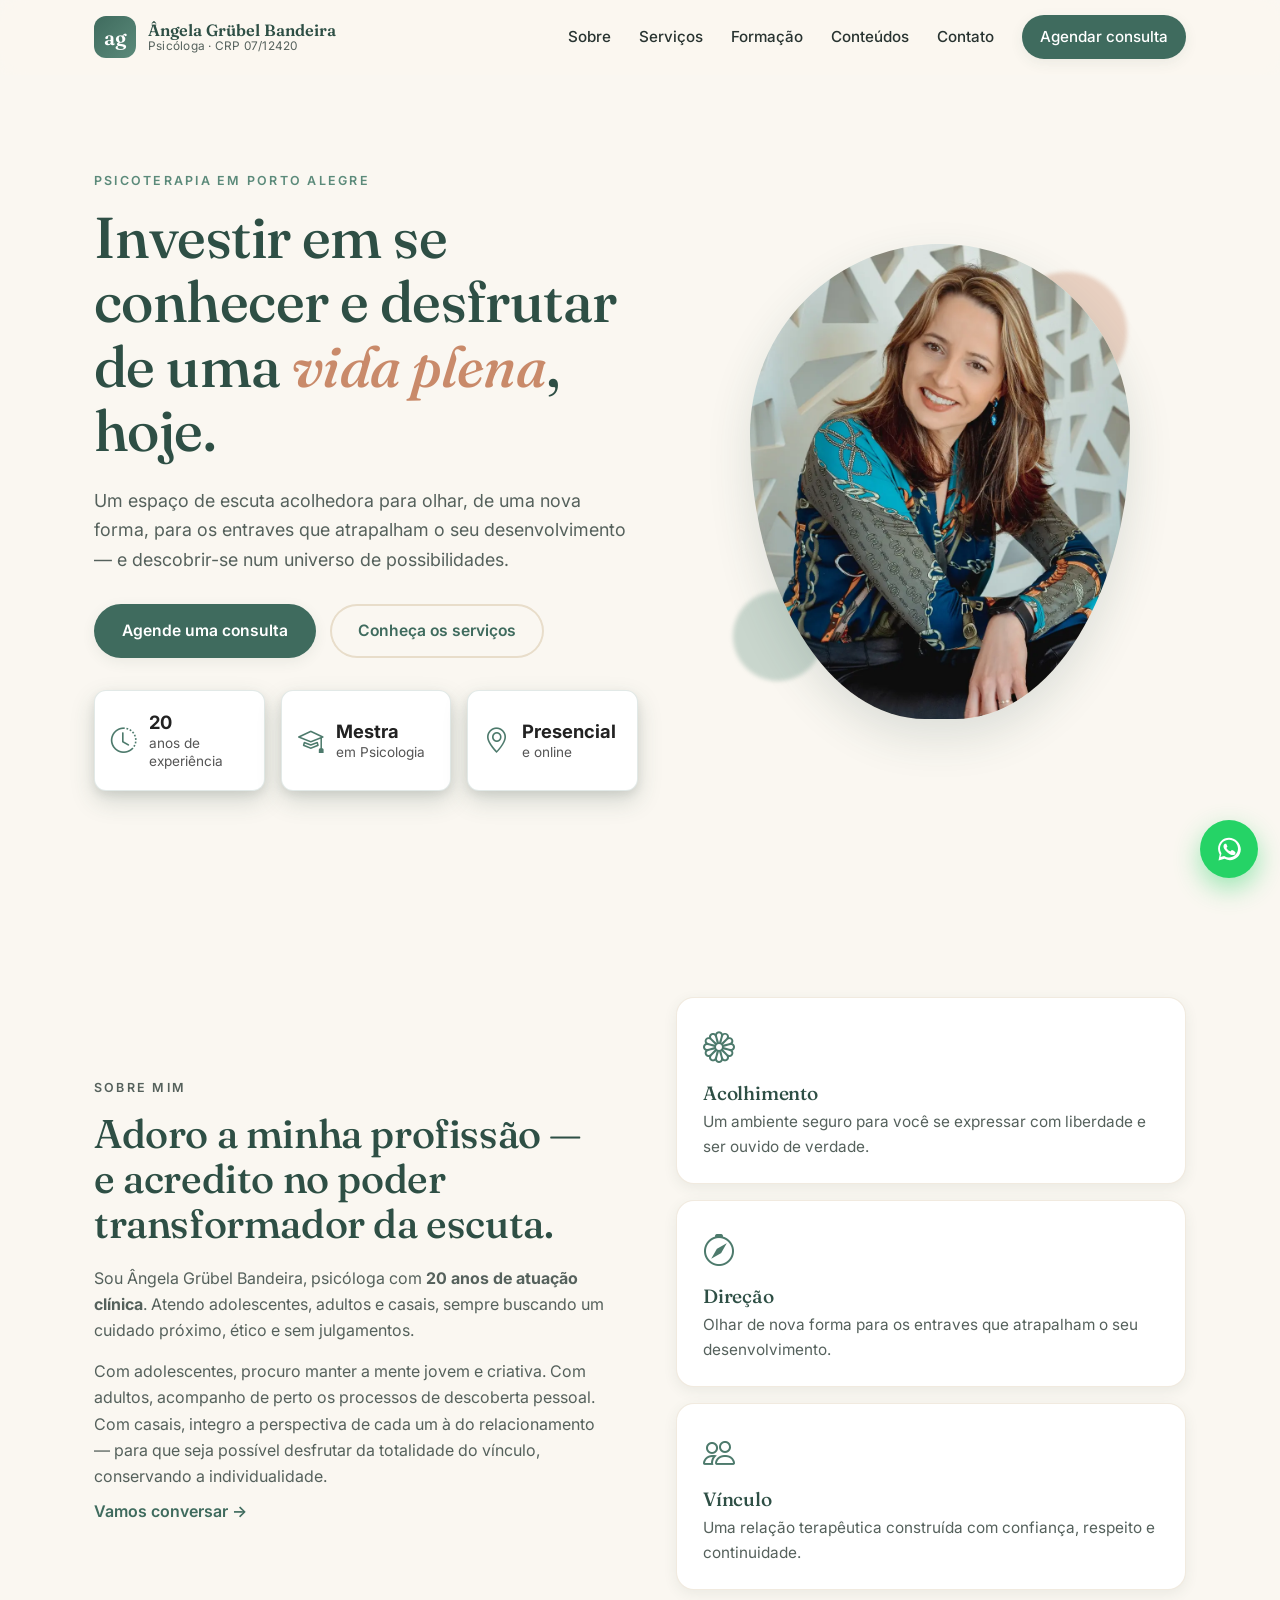
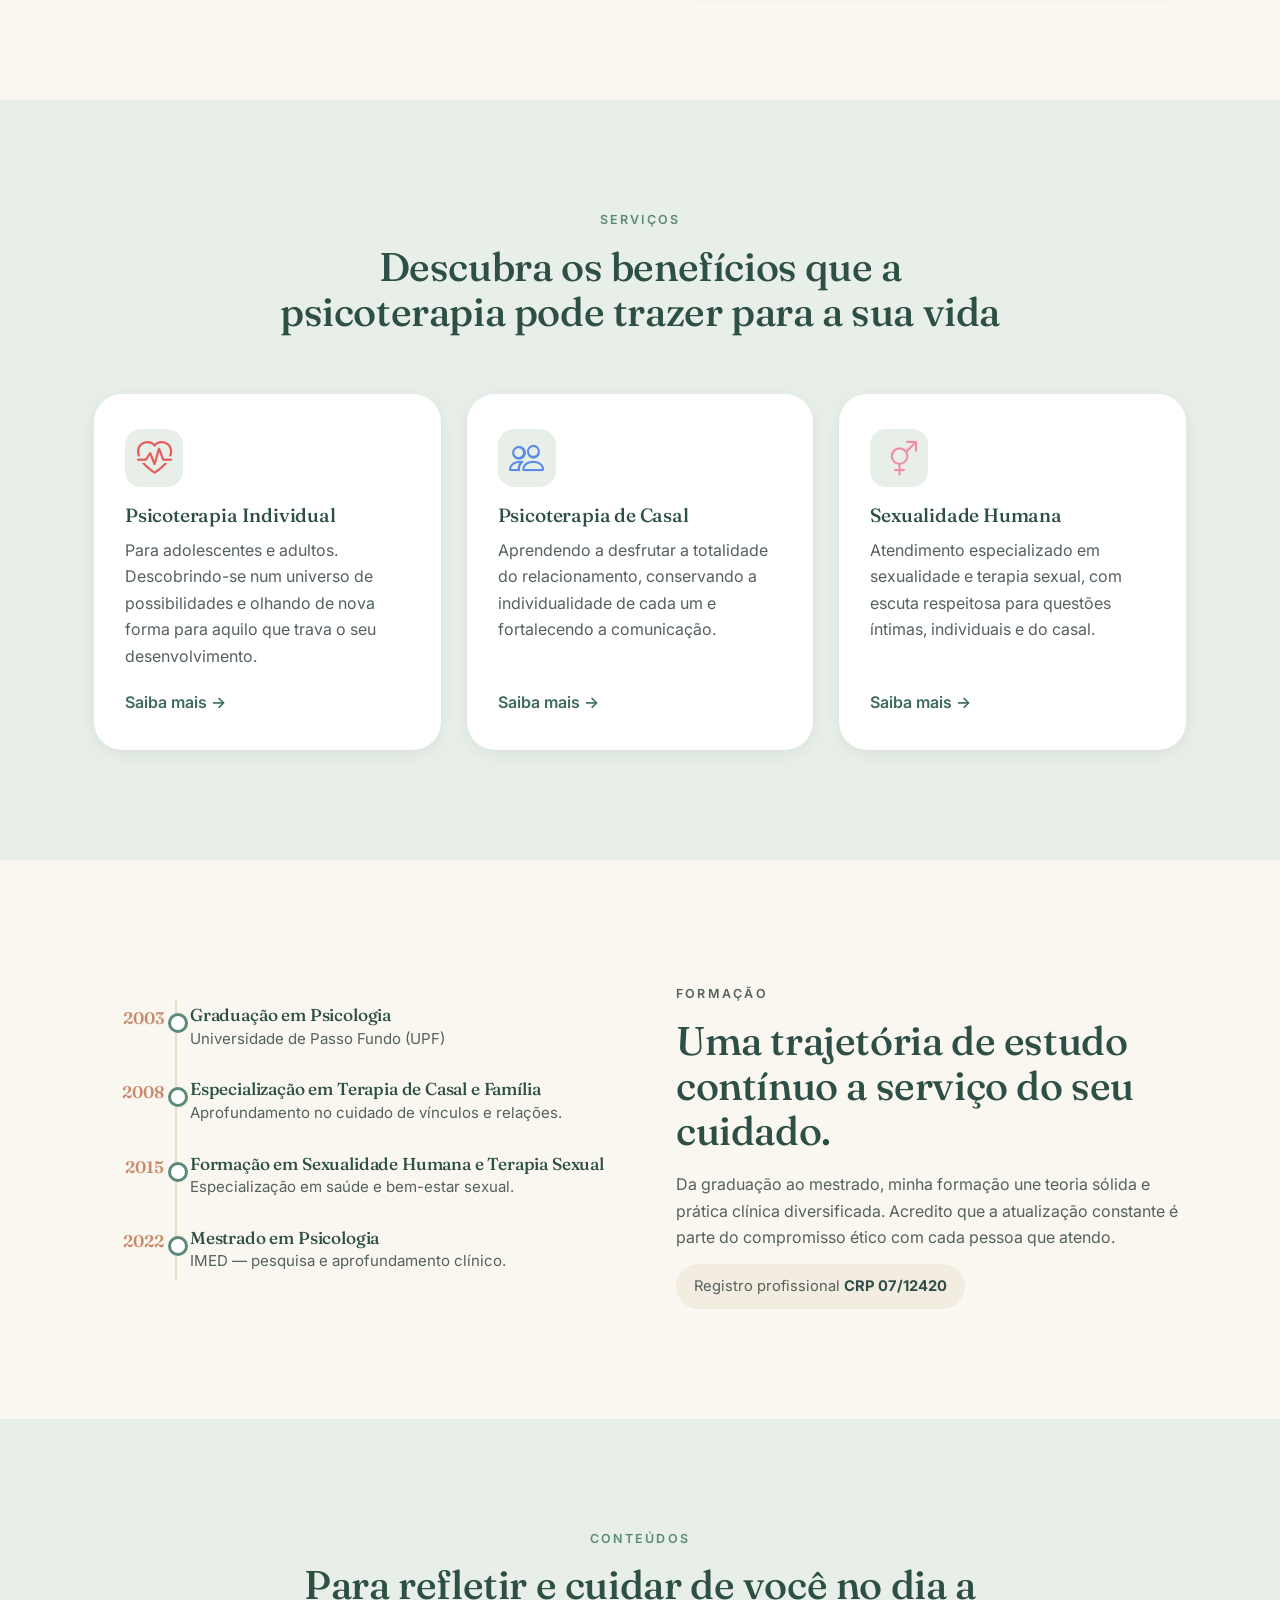
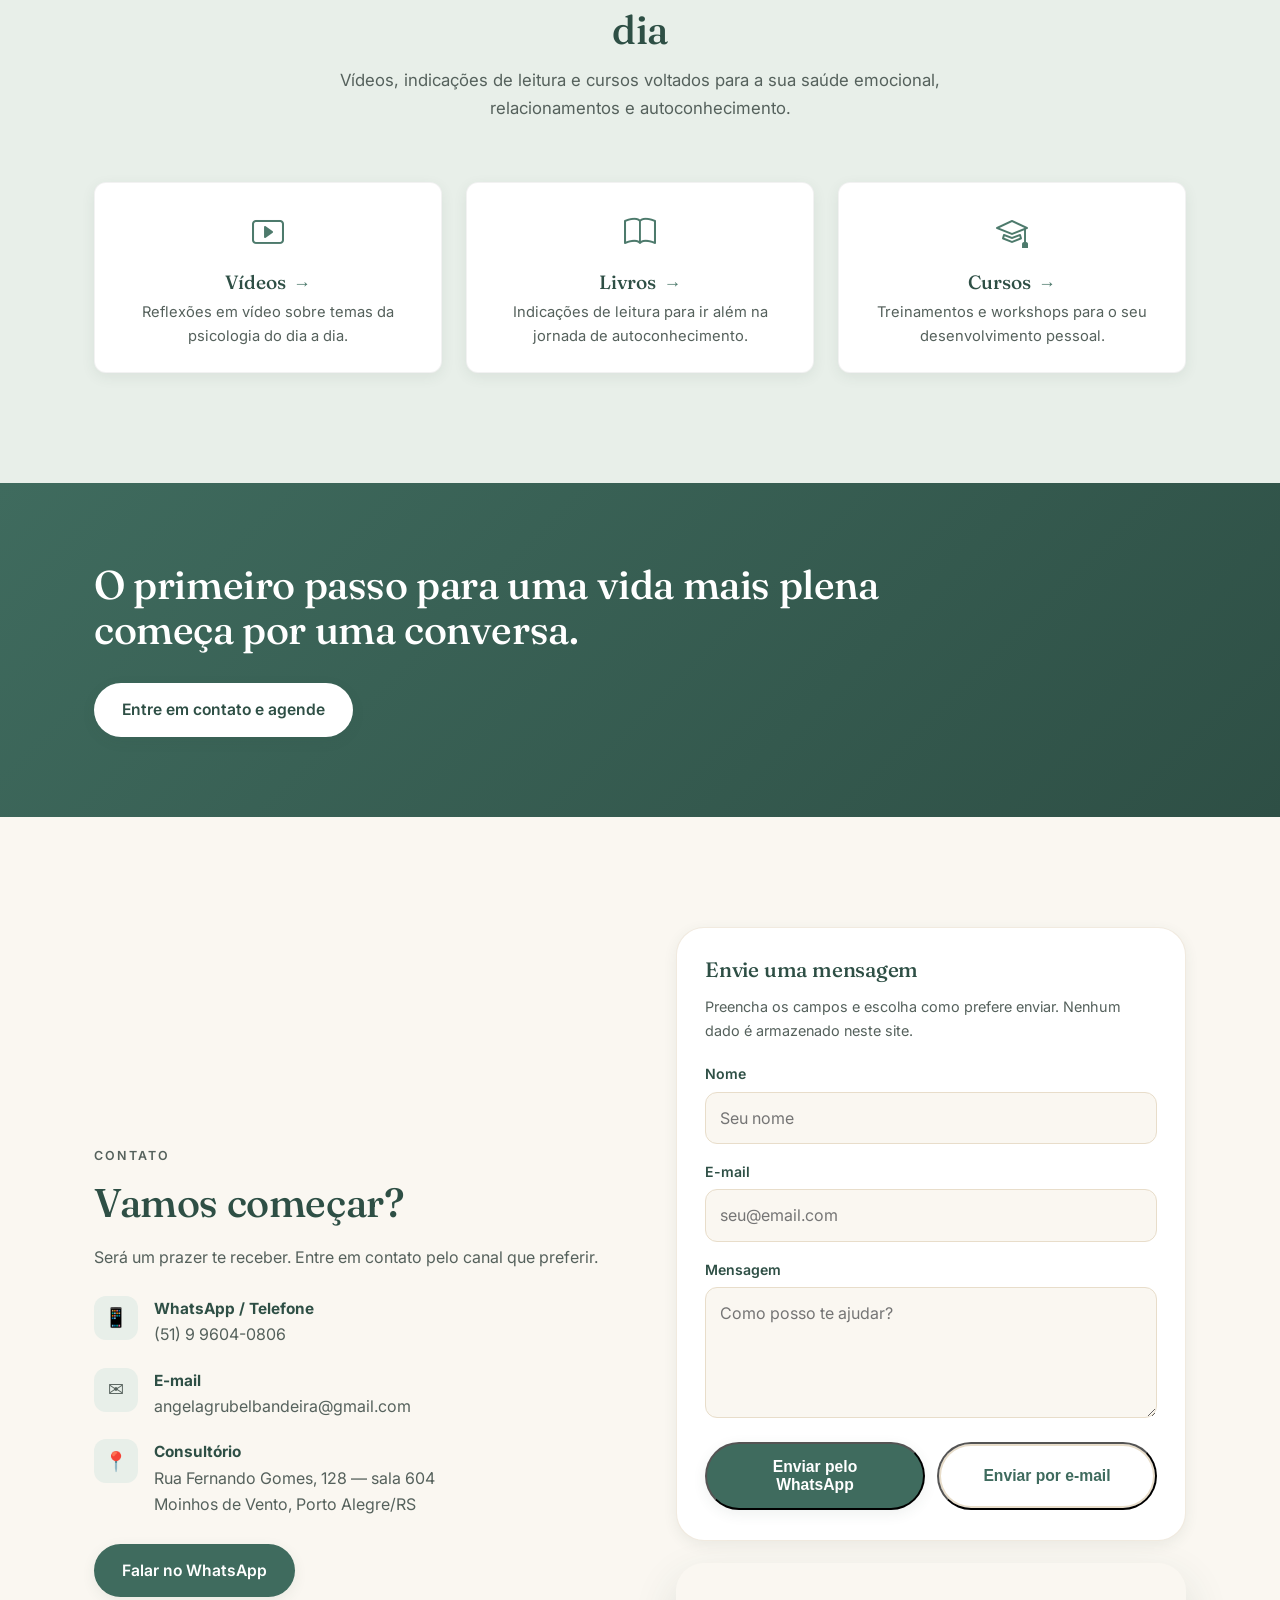
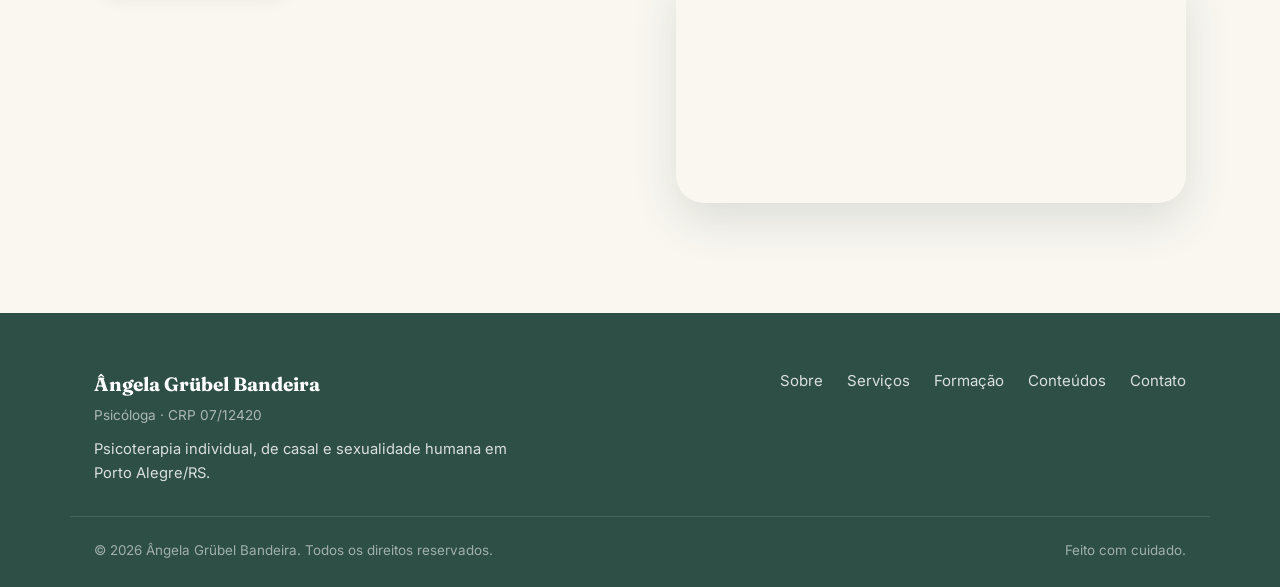
==== index.html @ c8e40bf5 "primeiro commit" ====
<!DOCTYPE html>
<html lang="pt-BR">
<head>
  <meta charset="UTF-8" />
  <meta name="viewport" content="width=device-width, initial-scale=1.0" />
  <title>Ângela Grübel Bandeira — Psicóloga em Porto Alegre | Terapia Individual e de Casal</title>
  <meta name="description" content="Psicóloga com 20 anos de experiência em Porto Alegre. Psicoterapia individual (adolescentes e adultos), de casal e sexualidade humana. CRP 07/12420. Agende sua consulta." />
  <meta name="author" content="Ângela Grübel Bandeira" />
  <meta name="theme-color" content="#3f6b5e" />

  <!-- Open Graph -->
  <meta property="og:type" content="website" />
  <meta property="og:title" content="Ângela Grübel Bandeira — Psicóloga em Porto Alegre" />
  <meta property="og:description" content="Investir em se conhecer e desfrutar de uma vida plena, hoje. Psicoterapia individual, de casal e sexualidade humana." />
  <meta property="og:locale" content="pt_BR" />
  <!-- bootstrap icons -->
  <link rel="stylesheet" href="https://cdn.jsdelivr.net/npm/bootstrap-icons@1.11.3/font/bootstrap-icons.min.css">

  <link rel="preconnect" href="https://fonts.googleapis.com" />
  <link rel="preconnect" href="https://fonts.gstatic.com" crossorigin />
  <link href="https://fonts.googleapis.com/css2?family=Fraunces:opsz,wght@9..144,400;9..144,500;9..144,600&family=Inter:wght@300;400;500;600&display=swap" rel="stylesheet" />
  <link rel="stylesheet" href="styles.css" />

  <!-- Dados estruturados para SEO local -->
  <script type="application/ld+json">
  {
    "@context": "https://schema.org",
    "@type": "Psychologist",
    "name": "Ângela Grübel Bandeira",
    "description": "Psicóloga especializada em psicoterapia individual, de casal e sexualidade humana.",
    "telephone": "+5551996040806",
    "email": "angelagrubelbandeira@gmail.com",
    "address": {
      "@type": "PostalAddress",
      "streetAddress": "Rua Fernando Gomes, 128, sala 604",
      "addressLocality": "Porto Alegre",
      "addressRegion": "RS",
      "addressCountry": "BR"
    },
    "areaServed": "Porto Alegre",
    "knowsAbout": ["Psicoterapia Individual", "Terapia de Casal", "Sexualidade Humana"]
  }
  </script>
</head>
<body>
  <a class="skip-link" href="#conteudo">Pular para o conteúdo</a>

  <!-- ===== HEADER ===== -->
  <header class="header" id="topo">
    <div class="container header__inner">
      <a href="#topo" class="brand" aria-label="Ângela Grübel Bandeira — Início">
        <span class="brand__mark" aria-hidden="true">ag</span>
        <span class="brand__text">
          <strong>Ângela Grübel Bandeira</strong>
          <small>Psicóloga · CRP 07/12420</small>
        </span>
      </a>

      <nav class="nav" id="nav" aria-label="Navegação principal">
        <a href="#sobre">Sobre</a>
        <a href="#servicos">Serviços</a>
        <a href="#formacao">Formação</a>
        <a href="#conteudos">Conteúdos</a>
        <a href="#contato">Contato</a>
        <a href="https://wa.me/5551996040806?text=Ol%C3%A1%2C%20gostaria%20de%20agendar%20uma%20consulta." class="btn btn--small nav__cta" target="_blank" rel="noopener">Agendar consulta</a>
      </nav>

      <button class="nav-toggle" id="navToggle" aria-label="Abrir menu" aria-expanded="false" aria-controls="nav">
        <span></span><span></span><span></span>
      </button>
    </div>
  </header>

  <main id="conteudo">

    <!-- ===== HERO ===== -->
    <section class="hero">
      <div class="container hero__grid">
        <div class="hero__content reveal">
          <p class="eyebrow">Psicoterapia em Porto Alegre</p>
          <h1>Investir em se conhecer e desfrutar de uma <em>vida plena</em>, hoje.</h1>
          <p class="hero__lead">
            Um espaço de escuta acolhedora para olhar, de uma nova forma, para os entraves
            que atrapalham o seu desenvolvimento — e descobrir-se num universo de possibilidades.
          </p>
          <div class="hero__actions">
            <a href="https://wa.me/5551996040806?text=Ol%C3%A1%2C%20gostaria%20de%20agendar%20uma%20consulta." class="btn" target="_blank" rel="noopener">
              Agende uma consulta
            </a>
            <a href="#servicos" class="btn btn--ghost">Conheça os serviços</a>
          </div>
          <div class="hero__cards-grid">
            <div class="hero__card-mini">
              <i class="bi bi-clock-history"></i>
              <div>
                <strong id="tempo-badge">20</strong>
                <span>anos de experiência</span>
              </div>
            </div>

            <div class="hero__card-mini">
              <i class="bi bi-mortarboard"></i>
              <div>
                <strong>Mestra</strong>
                <span>em Psicologia</span>
              </div>
            </div>

            <div class="hero__card-mini">
              <i class="bi bi-geo-alt"></i>
              <div>
                <strong>Presencial</strong>
                <span>e online</span>
              </div>
            </div>
          </div>
        </div>

        <div class="hero__visual reveal" aria-hidden="true">
          <div class="hero__photo">
            <img src="assets/angela.jpg" alt="Ângela Grübel Bandeira, psicóloga"
                 onerror="this.style.display='none'; this.nextElementSibling.style.display='grid';" />
            <img src="assets/profile.webp" alt="Foto de Perfil">
          </div>
          <div class="hero__blob hero__blob--1"></div>
          <div class="hero__blob hero__blob--2"></div>
        </div>
      </div>
    </section>

    <!-- ===== SOBRE ===== -->
    <section class="section" id="sobre">
      <div class="container section__split">
        <div class="reveal">
          <p class="eyebrow">Sobre Mim</p>
            <h2>Adoro a minha profissão — e acredito no poder transformador da escuta.</h2>
            <p>
              Sou Ângela Grübel Bandeira, psicóloga com <strong id="tempo-clinica">20 anos de atuação clínica</strong>.
              Atendo adolescentes, adultos e casais, sempre buscando um cuidado próximo, ético e
              sem julgamentos.
            </p>

              <!-- Script atualizado para atualizar o texto e a badge automaticamente todo ano -->
              <script>
                (function() {
                  const anoInicio = 2006;
                  const anoAtual = new Date().getFullYear();
                  const anosDeAtuacao = anoAtual - anoInicio;
                  
                  // 1. Atualiza o texto longo do parágrafo
                  const elementoTexto = document.getElementById('tempo-clinica');
                  if (elementoTexto) {
                    elementoTexto.textContent = `${anosDeAtuacao} anos de atuação clínica`;
                  }
                  
                  // 2. Atualiza apenas o número dentro da badge do Hero
                  const elementoBadge = document.getElementById('tempo-badge');
                  if (elementoBadge) {
                    elementoBadge.textContent = anosDeAtuacao;
                  }
                })();
              </script>
            <p>
              Com adolescentes, procuro manter a mente jovem e criativa. Com adultos, acompanho de perto
              os processos de descoberta pessoal. Com casais, integro a perspectiva de cada um à do
              relacionamento — para que seja possível desfrutar da totalidade do vínculo, conservando
              a individualidade.
            </p>
            <a href="#contato" class="link-arrow">Vamos conversar &rarr;</a>
        </div>
        <ul class="values reveal">
          <li>
            <span class="values__icon" aria-hidden="true"><i class="bi bi-flower1"></i></span>
            <h3>Acolhimento</h3>
            <p>Um ambiente seguro para você se expressar com liberdade e ser ouvido de verdade.</p>
          </li>
          <li>
            <span class="values__icon" aria-hidden="true"><i class="bi bi-compass"></i></span>
            <h3>Direção</h3>
            <p>Olhar de nova forma para os entraves que atrapalham o seu desenvolvimento.</p>
          </li>
          <li>
            <span class="values__icon" aria-hidden="true"><i class="bi bi-people"></i></span>
            <h3>Vínculo</h3>
            <p>Uma relação terapêutica construída com confiança, respeito e continuidade.</p>
          </li>
        </ul>
      </div>
    </section>

    <!-- ===== SERVIÇOS ===== -->
    <section class="section section--tint" id="servicos">
      <div class="container">
        <header class="section__head reveal">
          <p class="eyebrow">Serviços</p>
          <h2>Descubra os benefícios que a psicoterapia pode trazer para a sua vida</h2>
        </header>

        <div class="cards">
          <article class="card reveal">
            <div class="card__icon" aria-hidden="true">
              <i class="bi bi-heart-pulse"></i>
            </div>
            <h3>Psicoterapia Individual</h3>
            <p>
              Para adolescentes e adultos. Descobrindo-se num universo de possibilidades e
              olhando de nova forma para aquilo que trava o seu desenvolvimento.
            </p>
            <a href="https://wa.me/5551996040806?text=Ol%C3%A1%2C%20tenho%20interesse%20em%20psicoterapia%20individual." class="card__cta" target="_blank" rel="noopener">Saiba mais &rarr;</a>
          </article>

          <article class="card reveal">
            <div class="card__icon" aria-hidden="true">
              <i class="bi bi-people"></i>
            </div>
            <h3>Psicoterapia de Casal</h3>
            <p>
              Aprendendo a desfrutar a totalidade do relacionamento, conservando a individualidade
              de cada um e fortalecendo a comunicação.
            </p>
            <a href="https://wa.me/5551996040806?text=Ol%C3%A1%2C%20tenho%20interesse%20em%20psicoterapia%20de%20casal." class="card__cta" target="_blank" rel="noopener">Saiba mais &rarr;</a>
          </article>

          <article class="card reveal">
            <div class="card__icon" aria-hidden="true">
              <i class="bi bi-gender-ambiguous"></i>
            </div>
            <h3>Sexualidade Humana</h3>
            <p>
              Atendimento especializado em sexualidade e terapia sexual, com escuta respeitosa
              para questões íntimas, individuais e do casal.
            </p>
            <a href="https://wa.me/5551996040806?text=Ol%C3%A1%2C%20tenho%20interesse%20em%20terapia%20sexual." class="card__cta" target="_blank" rel="noopener">Saiba mais &rarr;</a>
          </article>
        </div>
      </div>
    </section>

    <!-- ===== FORMAÇÃO ===== -->
    <section class="section" id="formacao">
      <div class="container section__split section__split--reverse">
        <ol class="timeline reveal">
          <li>
            <span class="timeline__year">2003</span>
            <div>
              <h3>Graduação em Psicologia</h3>
              <p>Universidade de Passo Fundo (UPF)</p>
            </div>
          </li>
          <li>
            <span class="timeline__year">2008</span>
            <div>
              <h3>Especialização em Terapia de Casal e Família</h3>
              <p>Aprofundamento no cuidado de vínculos e relações.</p>
            </div>
          </li>
          <li>
            <span class="timeline__year">2015</span>
            <div>
              <h3>Formação em Sexualidade Humana e Terapia Sexual</h3>
              <p>Especialização em saúde e bem-estar sexual.</p>
            </div>
          </li>
          <li>
            <span class="timeline__year">2022</span>
            <div>
              <h3>Mestrado em Psicologia</h3>
              <p>IMED — pesquisa e aprofundamento clínico.</p>
            </div>
          </li>
        </ol>

        <div class="reveal">
          <p class="eyebrow">Formação</p>
          <h2>Uma trajetória de estudo contínuo a serviço do seu cuidado.</h2>
          <p>
            Da graduação ao mestrado, minha formação une teoria sólida e prática clínica
            diversificada. Acredito que a atualização constante é parte do compromisso ético
            com cada pessoa que atendo.
          </p>
          <p class="crp-badge">Registro profissional <strong>CRP 07/12420</strong></p>
        </div>
      </div>
    </section>

    <section class="section section--tint" id="conteudos">
      <div class="container">
        <header class="section__head reveal">
          <p class="eyebrow">Conteúdos</p>
          <h2>Para refletir e cuidar de você no dia a dia</h2>
          <p class="section__sub">Vídeos, indicações de leitura e cursos voltados para a sua saúde emocional, relacionamentos e autoconhecimento.</p>
        </header>

        <div class="content-grid">
          <a class="content-tile reveal" href="videos.html">
            <span class="content-tile__icon" aria-hidden="true">
              <i class="bi bi-play-btn"></i>
            </span>
            <h3>Vídeos <span class="content-tile__arrow">&rarr;</span></h3>
            <p>Reflexões em vídeo sobre temas da psicologia do dia a dia.</p>
          </a>

          <a class="content-tile reveal" href="livros.html">
            <span class="content-tile__icon" aria-hidden="true">
              <i class="bi bi-book"></i>
            </span>
            <h3>Livros <span class="content-tile__arrow">&rarr;</span></h3>
            <p>Indicações de leitura para ir além na jornada de autoconhecimento.</p>
          </a>

          <a class="content-tile reveal" href="cursos.html">
            <span class="content-tile__icon" aria-hidden="true">
              <i class="bi bi-mortarboard"></i>
            </span>
            <h3>Cursos <span class="content-tile__arrow">&rarr;</span></h3>
            <p>Treinamentos e workshops para o seu desenvolvimento pessoal.</p>
          </a>
        </div>
      </div>
    </section>

    <!-- ===== CTA FAIXA ===== -->
    <section class="cta-band">
      <div class="container cta-band__inner reveal">
        <h2>O primeiro passo para uma vida mais plena começa por uma conversa.</h2>
        <a href="https://wa.me/5551996040806?text=Ol%C3%A1%2C%20gostaria%20de%20agendar%20uma%20consulta." class="btn btn--light" target="_blank" rel="noopener">
          Entre em contato e agende
        </a>
      </div>
    </section>

    <!-- ===== CONTATO ===== -->
    <section class="section" id="contato">
      <div class="container section__split">
        <div class="reveal">
          <p class="eyebrow">Contato</p>
          <h2>Vamos começar?</h2>
          <p>Será um prazer te receber. Entre em contato pelo canal que preferir.</p>

          <ul class="contact-list">
            <li>
              <span class="contact-list__icon" aria-hidden="true">📱</span>
              <div>
                <strong>WhatsApp / Telefone</strong>
                <a href="https://wa.me/5551996040806?text=Ol%C3%A1%2C%20gostaria%20de%20agendar%20uma%20consulta." target="_blank" rel="noopener">(51) 9 9604-0806</a>
              </div>
            </li>
            <li>
              <span class="contact-list__icon" aria-hidden="true">✉️</span>
              <div>
                <strong>E-mail</strong>
                <a href="mailto:angelagrubelbandeira@gmail.com">angelagrubelbandeira@gmail.com</a>
              </div>
            </li>
            <li>
              <span class="contact-list__icon" aria-hidden="true">📍</span>
              <div>
                <strong>Consultório</strong>
                <span>Rua Fernando Gomes, 128 — sala 604<br>Moinhos de Vento, Porto Alegre/RS</span>
              </div>
            </li>
          </ul>

          <a href="https://wa.me/5551996040806?text=Ol%C3%A1%2C%20gostaria%20de%20agendar%20uma%20consulta." class="btn" target="_blank" rel="noopener">Falar no WhatsApp</a>
        </div>

        <div class="reveal">
          <form class="contact-form" id="contactForm" novalidate>
            <h3>Envie uma mensagem</h3>
            <p class="contact-form__hint">Preencha os campos e escolha como prefere enviar. Nenhum dado é armazenado neste site.</p>

            <div class="field">
              <label for="cf-nome">Nome</label>
              <input type="text" id="cf-nome" name="nome" autocomplete="name" required placeholder="Seu nome" />
            </div>
            <div class="field">
              <label for="cf-email">E-mail</label>
              <input type="email" id="cf-email" name="email" autocomplete="email" placeholder="seu@email.com" />
            </div>
            <div class="field">
              <label for="cf-mensagem">Mensagem</label>
              <textarea id="cf-mensagem" name="mensagem" rows="4" required placeholder="Como posso te ajudar?"></textarea>
            </div>

            <p class="contact-form__error" id="cfError" role="alert" hidden>Por favor, preencha nome e mensagem.</p>

            <div class="contact-form__actions">
              <button type="submit" class="btn" data-channel="whatsapp">Enviar pelo WhatsApp</button>
              <button type="submit" class="btn btn--ghost" data-channel="email">Enviar por e-mail</button>
            </div>
          </form>

          <div class="map-wrap map-wrap--inline">
          <iframe
            title="Localização do consultório no mapa"
            src="https://www.google.com/maps?q=Rua%20Fernando%20Gomes%20128%20Moinhos%20de%20Vento%20Porto%20Alegre&output=embed"
            loading="lazy"
            referrerpolicy="no-referrer-when-downgrade"></iframe>
          </div>
        </div>
      </div>
    </section>
  </main>

  <!-- ===== FOOTER ===== -->
  <footer class="footer">
    <div class="container footer__inner">
      <div class="footer__brand">
        <strong>Ângela Grübel Bandeira</strong>
        <span>Psicóloga · CRP 07/12420</span>
        <p>Psicoterapia individual, de casal e sexualidade humana em Porto Alegre/RS.</p>
      </div>
      <nav class="footer__nav" aria-label="Rodapé">
        <a href="#sobre">Sobre</a>
        <a href="#servicos">Serviços</a>
        <a href="#formacao">Formação</a>
        <a href="#conteudos">Conteúdos</a>
        <a href="#contato">Contato</a>
      </nav>
    </div>
    <div class="container footer__bottom">
      <span>&copy; <span id="ano"></span> Ângela Grübel Bandeira. Todos os direitos reservados.</span>
      <span>Feito com cuidado.</span>
    </div>
  </footer>

  <!-- WhatsApp flutuante -->
  <a href="https://wa.me/5551996040806?text=Ol%C3%A1%2C%20gostaria%20de%20agendar%20uma%20consulta."
     class="whatsapp-float" target="_blank" rel="noopener" aria-label="Falar no WhatsApp">
    <svg viewBox="0 0 32 32" width="28" height="28" aria-hidden="true" fill="currentColor">
      <path d="M16 3C9 3 3.5 8.5 3.5 15.5c0 2.4.7 4.7 1.9 6.7L4 29l7-1.8c1.9 1 4 1.6 6 1.6 7 0 12.5-5.5 12.5-12.5S23 3 16 3zm0 22.7c-1.8 0-3.6-.5-5.1-1.4l-.4-.2-4.2 1.1 1.1-4.1-.2-.4c-1-1.6-1.5-3.4-1.5-5.2 0-5.6 4.6-10.2 10.3-10.2 5.7 0 10.3 4.6 10.3 10.2S21.7 25.7 16 25.7zm5.7-7.6c-.3-.2-1.8-.9-2.1-1-.3-.1-.5-.2-.7.2-.2.3-.8 1-.9 1.2-.2.2-.3.2-.6.1-1.8-.9-3-1.6-4.2-3.6-.3-.5.3-.5.9-1.6.1-.2 0-.4 0-.6 0-.2-.7-1.7-1-2.3-.3-.6-.5-.5-.7-.5h-.6c-.2 0-.6.1-.9.4-.3.3-1.2 1.2-1.2 2.8 0 1.7 1.2 3.3 1.4 3.5.2.2 2.4 3.7 5.9 5.2 2.2.9 3 1 4.1.9.7-.1 1.8-.7 2.1-1.5.3-.7.3-1.4.2-1.5-.1-.2-.3-.2-.6-.4z"/>
    </svg>
  </a>

  <script src="script.js"></script>
</body>
</html>
---- styles.css ----
/* ===========================================================
   Ângela Grübel Bandeira — Psicóloga
   Paleta acolhedora: verde-sálvia + bege + terracota suave
   =========================================================== */

:root {
  --green-900: #2e4f45;
  --green-700: #3f6b5e;
  --green-500: #5b8a7a;
  --green-100: #e8efe9;
  --sand-50:  #faf7f1;
  --sand-100: #f3ece1;
  --sand-200: #e8ddca;
  --terra:    #c98a6a;
  --ink:      #283330;
  --ink-soft: #55615c;
  --white:    #ffffff;

  --radius: 18px;
  --radius-lg: 28px;
  --shadow-sm: 0 4px 14px rgba(46, 79, 69, .08);
  --shadow-md: 0 18px 45px rgba(46, 79, 69, .14);
  --maxw: 1140px;
  --ease: cubic-bezier(.2, .7, .3, 1);

  --font-head: "Fraunces", Georgia, serif;
  --font-body: "Inter", system-ui, -apple-system, sans-serif;
}

* { margin: 0; padding: 0; box-sizing: border-box; }

html { scroll-behavior: smooth; scroll-padding-top: 90px; }

body {
  font-family: var(--font-body);
  color: var(--ink);
  background: var(--sand-50);
  line-height: 1.65;
  -webkit-font-smoothing: antialiased;
  overflow-x: hidden;
}

img, iframe { max-width: 100%; display: block; }

a { color: inherit; text-decoration: none; }

h1, h2, h3 { font-family: var(--font-head); font-weight: 500; line-height: 1.12; color: var(--green-900); letter-spacing: -0.01em; }
h1 { font-size: clamp(2.2rem, 5vw, 3.6rem); }
h2 { font-size: clamp(1.7rem, 3.4vw, 2.5rem); }
h3 { font-size: 1.2rem; }
h1 em { font-style: italic; color: var(--terra); }

.container { width: 100%; max-width: var(--maxw); margin: 0 auto; padding: 0 24px; }

.eyebrow {
  text-transform: uppercase;
  letter-spacing: .18em;
  font-size: .78rem;
  font-weight: 600;
  color: var(--green-500);
  margin-bottom: 14px;
}

.skip-link {
  position: absolute; left: -999px; top: 0; z-index: 1000;
  background: var(--green-700); color: #fff; padding: 10px 16px; border-radius: 0 0 8px 0;
}
.skip-link:focus { left: 0; }

/* ===== Buttons ===== */
.btn {
  display: inline-flex; align-items: center; gap: 8px;
  background: var(--green-700); color: var(--white);
  font-weight: 600; font-size: .98rem;
  padding: 14px 28px; border-radius: 999px;
  transition: transform .25s var(--ease), background .25s, box-shadow .25s;
  box-shadow: var(--shadow-sm);
}
.btn:hover { background: var(--green-900); transform: translateY(-2px); box-shadow: var(--shadow-md); }
.btn--ghost { background: transparent; color: var(--green-700); box-shadow: inset 0 0 0 2px var(--sand-200); }
.btn--ghost:hover { background: var(--green-100); color: var(--green-900); box-shadow: inset 0 0 0 2px var(--green-500); }
.btn--light { background: var(--white); color: var(--green-900); }
.btn--light:hover { background: var(--sand-100); }
.btn--small { padding: 9px 18px; font-size: .9rem; }

.link-arrow { color: var(--green-700); font-weight: 600; display: inline-block; margin-top: 8px; transition: gap .2s; }
.link-arrow:hover { color: var(--green-900); }

/* ===== Header ===== */
.header {
  position: sticky; top: 0; z-index: 100;
  background: rgba(250, 247, 241, .82);
  backdrop-filter: saturate(160%) blur(12px);
  border-bottom: 1px solid transparent;
  transition: border-color .3s, box-shadow .3s, background .3s;
}
.header.is-scrolled { border-color: var(--sand-200); box-shadow: 0 6px 24px rgba(46,79,69,.06); }
.header__inner { display: flex; align-items: center; justify-content: space-between; height: 74px; }

.brand { display: flex; align-items: center; gap: 12px; }
.brand__mark {
  width: 42px; height: 42px; border-radius: 12px; flex: none;
  background: linear-gradient(135deg, var(--green-700), var(--green-500));
  color: #fff; font-family: var(--font-head); font-size: 1.25rem; font-weight: 600;
  display: grid; place-items: center;
}
.brand__text { display: flex; flex-direction: column; line-height: 1.15; }
.brand__text strong { font-family: var(--font-head); font-size: 1.02rem; color: var(--green-900); font-weight: 600; }
.brand__text small { font-size: .74rem; color: var(--ink-soft); letter-spacing: .02em; }

.nav { display: flex; align-items: center; gap: 28px; }
.nav a { font-size: .95rem; font-weight: 500; color: var(--ink); position: relative; transition: color .2s; }
.nav a:not(.nav__cta)::after {
  content: ""; position: absolute; left: 0; bottom: -6px; width: 0; height: 2px;
  background: var(--green-500); transition: width .25s var(--ease);
}
.nav a:not(.nav__cta):hover { color: var(--green-700); }
.nav a:not(.nav__cta):hover::after { width: 100%; }
.nav__cta { color: #fff !important; }

.nav-toggle { display: none; flex-direction: column; gap: 5px; background: none; border: 0; cursor: pointer; padding: 8px; }
.nav-toggle span { width: 26px; height: 2.5px; background: var(--green-900); border-radius: 2px; transition: transform .3s, opacity .3s; }
.nav-toggle[aria-expanded="true"] span:nth-child(1) { transform: translateY(7.5px) rotate(45deg); }
.nav-toggle[aria-expanded="true"] span:nth-child(2) { opacity: 0; }
.nav-toggle[aria-expanded="true"] span:nth-child(3) { transform: translateY(-7.5px) rotate(-45deg); }

/* ===== Hero ===== */
.hero { padding: clamp(48px, 8vw, 96px) 0; position: relative; }
.hero__grid { display: grid; grid-template-columns: 1.05fr .95fr; gap: 56px; align-items: center; }
.hero__lead { font-size: 1.12rem; color: var(--ink-soft); margin: 22px 0 30px; max-width: 32em; }
.hero__actions { display: flex; flex-wrap: wrap; gap: 14px; }
.hero__badges {
  list-style: none; display: flex; flex-wrap: wrap; gap: 14px 28px; margin-top: 38px;
  padding-top: 26px; border-top: 1px solid var(--sand-200); color: var(--ink-soft); font-size: .92rem;
}
.hero__badges strong { color: var(--green-900); font-weight: 700; }

.hero__visual { position: relative; display: grid; place-items: center; min-height: 380px; }
.hero__photo {
  width: min(380px, 80%); aspect-ratio: 4/5; border-radius: 50% 50% 46% 46% / 40% 40% 60% 60%;
  background: linear-gradient(160deg, var(--green-100), var(--sand-200));
  box-shadow: var(--shadow-md); position: relative; z-index: 2;
  display: grid; place-items: center; overflow: hidden;
}
.hero__photo-fallback { font-family: var(--font-head); color: var(--green-500); text-align: center; font-size: 1.1rem; opacity: .7; }
.hero__blob { position: absolute; border-radius: 50%; filter: blur(2px); z-index: 1; }
.hero__blob--1 { width: 120px; height: 120px; background: rgba(201,138,106,.35); top: 6%; right: 12%; animation: float 7s ease-in-out infinite; }
.hero__blob--2 { width: 90px; height: 90px; background: rgba(91,138,122,.3); bottom: 8%; left: 8%; animation: float 9s ease-in-out infinite reverse; }
@keyframes float { 0%,100% { transform: translateY(0); } 50% { transform: translateY(-16px); } }

/* ===== Sections ===== */
.section { padding: clamp(56px, 9vw, 110px) 0; }
.section--tint { background: var(--green-100); }
.section__head { max-width: 720px; margin: 0 auto clamp(36px, 5vw, 60px); text-align: center; }
.section__sub { color: var(--ink-soft); margin-top: 14px; font-size: 1.05rem; }
.section__split { display: grid; grid-template-columns: 1fr 1fr; gap: clamp(36px, 6vw, 72px); align-items: center; }
.section__split p { color: var(--ink-soft); margin-top: 14px; }
.section__split h2 + p { margin-top: 18px; }

/* ===== Values ===== */
.values { list-style: none; display: grid; gap: 16px; }
.values li { background: var(--white); border-radius: var(--radius); padding: 24px 26px; box-shadow: var(--shadow-sm); border: 1px solid rgba(232,221,202,.6); transition: transform .25s var(--ease), box-shadow .25s; }
.values li:hover { transform: translateY(-4px); box-shadow: var(--shadow-md); }
.values__icon { font-size: 1.6rem; display: block; margin-bottom: 8px; }
.values li p { color: var(--ink-soft); margin-top: 4px; font-size: .96rem; }

/* ===== Cards (serviços) ===== */
.cards { display: grid; grid-template-columns: repeat(3, 1fr); gap: 26px; }
.card {
  background: var(--white); border-radius: var(--radius-lg); padding: 34px 30px;
  box-shadow: var(--shadow-sm); border: 1px solid rgba(255,255,255,.7);
  display: flex; flex-direction: column; transition: transform .3s var(--ease), box-shadow .3s;
}
.card:hover { transform: translateY(-6px); box-shadow: var(--shadow-md); }
.card__icon {
  width: 58px; height: 58px; border-radius: 16px; display: grid; place-items: center;
  font-size: 1.7rem; background: var(--green-100); margin-bottom: 18px;
}
.card p { color: var(--ink-soft); margin-top: 10px; flex: 1; }
.card__cta { color: var(--green-700); font-weight: 600; margin-top: 20px; transition: color .2s; }
.card__cta:hover { color: var(--green-900); }

/* ===== Timeline (formação) ===== */
.timeline {
  --tl-pad: 8px;    /* padding-left do <ol> */
  --tl-colw: 62px;  /* largura da coluna do ano */
  --tl-gap: 22px;   /* gap do grid */
  --tl-dot: 14px;   /* diâmetro da bolinha */
  list-style: none; position: relative; padding-left: var(--tl-pad);
}
.timeline::before {
  content: "";
  position: absolute;
  left: calc(var(--tl-pad) + var(--tl-colw) + var(--tl-gap) / 2);
  top: 8px; bottom: 8px; width: 2px; background: var(--sand-200);
}
.timeline li { position: relative; display: grid; grid-template-columns: var(--tl-colw) 1fr; gap: var(--tl-gap); padding: 14px 0; }
.timeline__year { font-family: var(--font-head); font-weight: 600; color: var(--terra); font-size: 1.05rem; text-align: right; }
.timeline li::before {
  content: "";
  position: absolute;
  left: calc(var(--tl-colw) + var(--tl-gap) / 2 - var(--tl-dot) / 2);
  top: 22px; width: var(--tl-dot); height: var(--tl-dot); border-radius: 50%;
  background: var(--white); border: 3px solid var(--green-500); z-index: 1;
}
.timeline li div { padding-left: 4px; }
.timeline li div h3 { font-size: 1.08rem; }
.timeline li div p { color: var(--ink-soft); font-size: .94rem; margin-top: 2px; }
.crp-badge {
  display: inline-block; margin-top: 22px; background: var(--sand-100);
  padding: 10px 18px; border-radius: 999px; font-size: .92rem; color: var(--ink-soft);
}
.crp-badge strong { color: var(--green-900); }

/* ===== Content tiles ===== */
.content-grid { display: grid; grid-template-columns: repeat(4, 1fr); gap: 22px; }
.content-tile {
  background: var(--white); border-radius: var(--radius); padding: 30px 24px; text-align: center;
  box-shadow: var(--shadow-sm); transition: transform .25s var(--ease), box-shadow .25s;
}
.content-tile:hover { transform: translateY(-5px); box-shadow: var(--shadow-md); }
.content-tile__icon { font-size: 2rem; display: block; margin-bottom: 12px; }
.content-tile p { color: var(--ink-soft); font-size: .92rem; margin-top: 6px; }

/* ===== Inner pages (conteúdo) ===== */
.page-hero { background: var(--green-100); padding: clamp(48px, 7vw, 84px) 0 clamp(40px, 6vw, 64px); text-align: center; }
.page-hero .eyebrow { color: var(--green-700); }
.page-hero p { color: var(--ink-soft); max-width: 40em; margin: 16px auto 0; font-size: 1.06rem; }
.breadcrumb { font-size: .86rem; color: var(--ink-soft); margin-bottom: 18px; }
.breadcrumb a { color: var(--green-700); }
.breadcrumb a:hover { text-decoration: underline; }

.posts { display: grid; grid-template-columns: repeat(auto-fill, minmax(290px, 1fr)); gap: 26px; }
.post {
  background: var(--white); border-radius: var(--radius-lg); overflow: hidden;
  box-shadow: var(--shadow-sm); border: 1px solid rgba(232,221,202,.6);
  display: flex; flex-direction: column; transition: transform .3s var(--ease), box-shadow .3s;
}
.post:hover { transform: translateY(-6px); box-shadow: var(--shadow-md); }
.post__thumb {
  aspect-ratio: 16/9; background: linear-gradient(135deg, var(--green-500), var(--green-900));
  display: grid; place-items: center; color: rgba(255,255,255,.9); font-size: 2.2rem;
}
.post__body { padding: 24px 24px 26px; display: flex; flex-direction: column; flex: 1; }
.post__tag { font-size: .74rem; font-weight: 600; letter-spacing: .12em; text-transform: uppercase; color: var(--green-500); }
.post__body h3 { margin: 8px 0 10px; font-size: 1.18rem; }
.post__body p { color: var(--ink-soft); font-size: .95rem; flex: 1; }
.post__cta { color: var(--green-700); font-weight: 600; margin-top: 16px; }
.post__cta:hover { color: var(--green-900); }

.empty-note {
  text-align: center; background: var(--sand-100); border: 1px dashed var(--sand-200);
  border-radius: var(--radius); padding: 28px; color: var(--ink-soft); margin-top: 36px;
}
.empty-note strong { color: var(--green-900); }

/* ===== CTA Band ===== */
.cta-band { background: linear-gradient(135deg, var(--green-700), var(--green-900)); color: var(--white); padding: clamp(48px, 7vw, 80px) 0; }
.cta-band__inner { display: flex; align-items: center; justify-content: space-between; gap: 30px; flex-wrap: wrap; }
.cta-band h2 { color: var(--white); max-width: 22em; }

/* ===== Contact ===== */
.contact-list { list-style: none; margin: 26px 0; display: grid; gap: 20px; }
.contact-list li { display: flex; gap: 16px; align-items: flex-start; }
.contact-list__icon {
  width: 44px; height: 44px; flex: none; border-radius: 12px; background: var(--green-100);
  display: grid; place-items: center; font-size: 1.2rem;
}
.contact-list strong { display: block; color: var(--green-900); font-size: .96rem; }
.contact-list a, .contact-list span { color: var(--ink-soft); }
.contact-list a:hover { color: var(--green-700); text-decoration: underline; }
.map-wrap { border-radius: var(--radius-lg); overflow: hidden; box-shadow: var(--shadow-md); height: 100%; min-height: 340px; }
.map-wrap iframe { width: 100%; height: 100%; min-height: 340px; border: 0; }
.map-wrap--inline { min-height: 240px; margin-top: 22px; }
.map-wrap--inline iframe { min-height: 240px; }

/* ===== Contact form ===== */
.contact-form {
  background: var(--white); border-radius: var(--radius-lg); padding: 30px 28px;
  box-shadow: var(--shadow-sm); border: 1px solid rgba(232,221,202,.6);
}
.contact-form h3 { font-size: 1.3rem; }
.contact-form__hint { color: var(--ink-soft); font-size: .9rem; margin: 6px 0 20px; }
.field { margin-bottom: 16px; }
.field label { display: block; font-size: .88rem; font-weight: 600; color: var(--green-900); margin-bottom: 6px; }
.field input, .field textarea {
  width: 100%; font: inherit; color: var(--ink); background: var(--sand-50);
  border: 1.5px solid var(--sand-200); border-radius: 12px; padding: 12px 14px;
  transition: border-color .2s, box-shadow .2s; resize: vertical;
}
.field input:focus, .field textarea:focus {
  outline: none; border-color: var(--green-500); box-shadow: 0 0 0 3px rgba(91,138,122,.15);
}
.contact-form__error { color: #b4452f; font-size: .88rem; margin-bottom: 12px; }
.contact-form__actions { display: flex; flex-wrap: wrap; gap: 12px; margin-top: 4px; }
.contact-form__actions .btn { flex: 1; justify-content: center; min-width: 160px; }

/* ===== Footer ===== */
.footer { background: var(--green-900); color: rgba(255,255,255,.82); padding: 56px 0 26px; }
.footer__inner { display: flex; justify-content: space-between; gap: 40px; flex-wrap: wrap; padding-bottom: 30px; border-bottom: 1px solid rgba(255,255,255,.12); }
.footer__brand strong { font-family: var(--font-head); font-size: 1.2rem; color: #fff; display: block; }
.footer__brand span { font-size: .85rem; color: rgba(255,255,255,.6); }
.footer__brand p { margin-top: 10px; max-width: 30em; font-size: .92rem; }
.footer__nav { display: flex; flex-wrap: wrap; gap: 10px 24px; align-content: start; }
.footer__nav a { font-size: .94rem; transition: color .2s; }
.footer__nav a:hover { color: #fff; }
.footer__bottom { display: flex; justify-content: space-between; gap: 16px; flex-wrap: wrap; padding-top: 22px; font-size: .84rem; color: rgba(255,255,255,.55); }

/* ===== WhatsApp float ===== */
.whatsapp-float {
  position: fixed; right: 22px; bottom: 22px; z-index: 90;
  width: 58px; height: 58px; border-radius: 50%; background: #25d366; color: #fff;
  display: grid; place-items: center; box-shadow: 0 10px 26px rgba(37,211,102,.45);
  transition: transform .25s var(--ease);
  animation: pulse 2.6s infinite;
}
.whatsapp-float:hover { transform: scale(1.08); }
@keyframes pulse { 0% { box-shadow: 0 10px 26px rgba(37,211,102,.45), 0 0 0 0 rgba(37,211,102,.5); } 70% { box-shadow: 0 10px 26px rgba(37,211,102,.45), 0 0 0 16px rgba(37,211,102,0); } 100% { box-shadow: 0 10px 26px rgba(37,211,102,.45), 0 0 0 0 rgba(37,211,102,0); } }

/* ===== Reveal on scroll ===== */
.reveal { opacity: 0; transform: translateY(26px); transition: opacity .7s var(--ease), transform .7s var(--ease); }
.reveal.is-visible { opacity: 1; transform: none; }

/* ===== Responsive ===== */
@media (max-width: 900px) {
  .hero__grid, .section__split { grid-template-columns: 1fr; }
  .hero__visual { order: -1; min-height: 300px; }
  .section__split--reverse .timeline { order: 1; }
  .cards { grid-template-columns: 1fr; }
  .content-grid { grid-template-columns: repeat(2, 1fr); }
  .map-wrap { min-height: 300px; }

  .nav {
    position: fixed; inset: 74px 0 auto 0; flex-direction: column; align-items: stretch;
    background: var(--sand-50); padding: 20px 24px 28px; gap: 4px;
    box-shadow: 0 20px 40px rgba(46,79,69,.12); border-top: 1px solid var(--sand-200);
    transform: translateY(-130%); transition: transform .35s var(--ease); visibility: hidden;
  }
  .nav.is-open { transform: translateY(0); visibility: visible; }
  .nav a { padding: 12px 4px; border-bottom: 1px solid var(--sand-200); }
  .nav a:not(.nav__cta)::after { display: none; }
  .nav__cta { text-align: center; margin-top: 10px; border-bottom: 0 !important; }
  .nav-toggle { display: flex; }
}

@media (max-width: 540px) {
  .content-grid { grid-template-columns: 1fr; }
  .brand__text small { display: none; }
  .hero__badges { gap: 10px 18px; }
}

@media (prefers-reduced-motion: reduce) {
  * { animation: none !important; scroll-behavior: auto; }
  .reveal { opacity: 1; transform: none; transition: none; }
}

/* Cards dinâmicos do Hero com sombra bem visível */
.hero__cards-grid {
  display: flex;
  gap: 1rem;
  margin-top: 2rem;
  flex-wrap: wrap; /* Garante que quebra a linha no celular */
}

.hero__card-mini {
  flex: 1;
  min-width: 160px; /* Largura mínima para não esmagar no mobile */
  background: #ffffff; /* Fundo branco sólido para destacar a sombra */
  border: 1px solid rgba(63, 107, 94, 0.15); /* Borda um pouco mais visível */
  padding: 1.25rem 1rem;
  border-radius: 12px;
  display: flex;
  align-items: center;
  gap: 0.75rem;
  
  /* Sombra consideravelmente aumentada e mais escura */
  box-shadow: 0 10px 25px rgba(45, 77, 68, 0.18), 0 4px 10px rgba(0, 0, 0, 0.08);
  
  transition: transform 0.2s ease, box-shadow 0.2s ease;
}

.hero__card-mini:hover {
  transform: translateY(-4px); /* Flutua um pouco mais no hover */
  /* Sombra ainda mais intensa ao passar o mouse */
  box-shadow: 0 16px 32px rgba(45, 77, 68, 0.25), 0 6px 12px rgba(0, 0, 0, 0.1);
}

.hero__card-mini i {
  font-size: 1.6rem;
  color: #4D7A6C;
}

.hero__card-mini div {
  display: flex;
  flex-direction: column;
  line-height: 1.3;
}

.hero__card-mini strong {
  font-size: 1.15rem;
  color: #222;
}

.hero__card-mini span {
  font-size: 0.85rem;
  color: #555;
}

/* Base para todos os ícones de serviços */
.card__icon i {
  font-size: 2.2rem;
  transition: transform 0.3s ease, filter 0.3s ease;
}

/* Ícone 1: Psicoterapia Individual (Coração/Pulso - Vermelho Clínico Suave) */
.card:nth-child(1) .card__icon i {
  color: #e65c5c;
}

/* Ícone 2: Psicoterapia de Casal (Pessoas - Azul/Cinza Conectado) */
.card:nth-child(2) .card__icon i {
  color: #5c8ae6;
}

/* Ícone 3: Sexualidade Humana (Flor - Rosa/Salmão Orgânico) */
.card:nth-child(3) .card__icon i {
  color: #f28da7;
}

/* Efeito opcional: Deixa as cores ligeiramente mais vivas quando o usuário passa o mouse no card */
.card:hover .card__icon i {
  transform: scale(1.05);
  filter: brightness(0.9);
}

/* Ícones da seção de Valores com o verde personalizado */
.values__icon i {
  font-size: 2rem;       /* Ajuste o tamanho se achar necessário */
  color: #4D7A6C;        /* O verde solicitado */
  display: inline-block;
  transition: transform 0.3s ease;
}

/* Opcional: Um efeito sutil caso o usuário passe o mouse por cima do item */
.values li:hover .values__icon i {
  transform: scale(1.05);
}


/* Estilização do bloco clicável (Conteúdos) */
.content-tile {
  display: block;
  text-decoration: none; /* Remove sublinhado padrão de links */
  color: inherit;        /* Mantém a cor do texto padrão do site */
  cursor: pointer;       /* Força o cursor de "mãozinha" de clique */
  background: #ffffff;   /* Fundo branco para destacar o card */
  padding: 1.5rem;
  border-radius: 12px;
  border: 1px solid rgba(0, 0, 0, 0.05);
  transition: transform 0.3s ease, box-shadow 0.3s ease, border-color 0.3s ease;
}

/* Ícone principal */
.content-tile__icon i {
  font-size: 2rem;
  color: #4D7A6C;
  transition: transform 0.3s ease;
  display: inline-block;
}

/* Indicativo da seta interna */
.content-tile__arrow {
  display: inline-block;
  color: #4D7A6C;
  font-size: 1.1rem;
  transition: transform 0.3s ease;
  margin-left: 4px;
}

/* ===== Efeitos de Hover (Quando passa o mouse) ===== */

.content-tile:hover {
  transform: translateY(-4px); /* Eleva levemente o card, dando sensação de botão */
  box-shadow: 0 8px 20px rgba(45, 77, 68, 0.1); /* Cria uma sombra suave no tom do tema */
  border-color: rgba(77, 122, 108, 0.3); /* Destaca a borda sutilmente */
}

/* Faz a seta "andar" para a direita no hover, indicando avanço de página */
.content-tile:hover .content-tile__arrow {
  transform: translateX(5px);
}

/* Opcional: faz o ícone crescer levemente junto */
.content-tile:hover .content-tile__icon i {
  transform: scale(1.05);
}

/* Ajuste do grid para 3 colunas no Desktop */
@media (min-width: 768px) {
  .content-grid {
    display: grid;
    grid-template-columns: repeat(3, 1fr);
    gap: 1.5rem;
  }
}
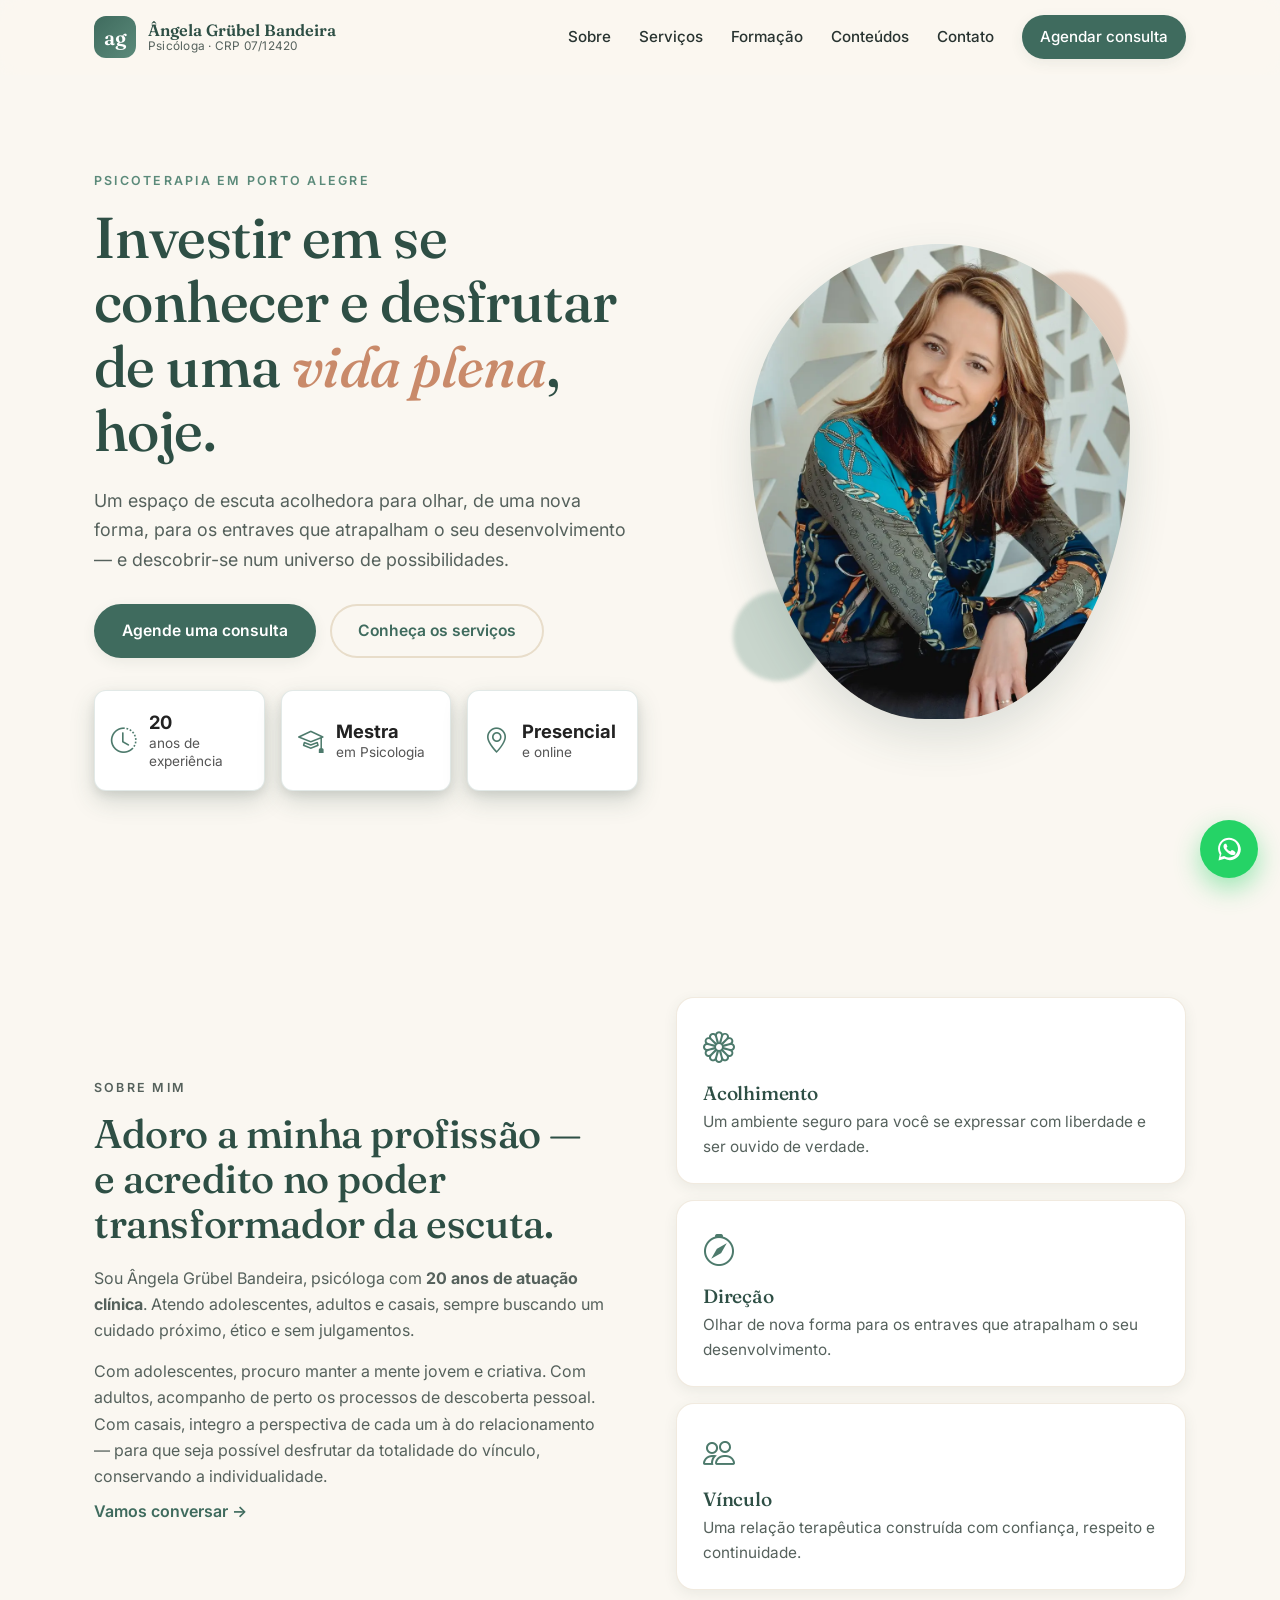
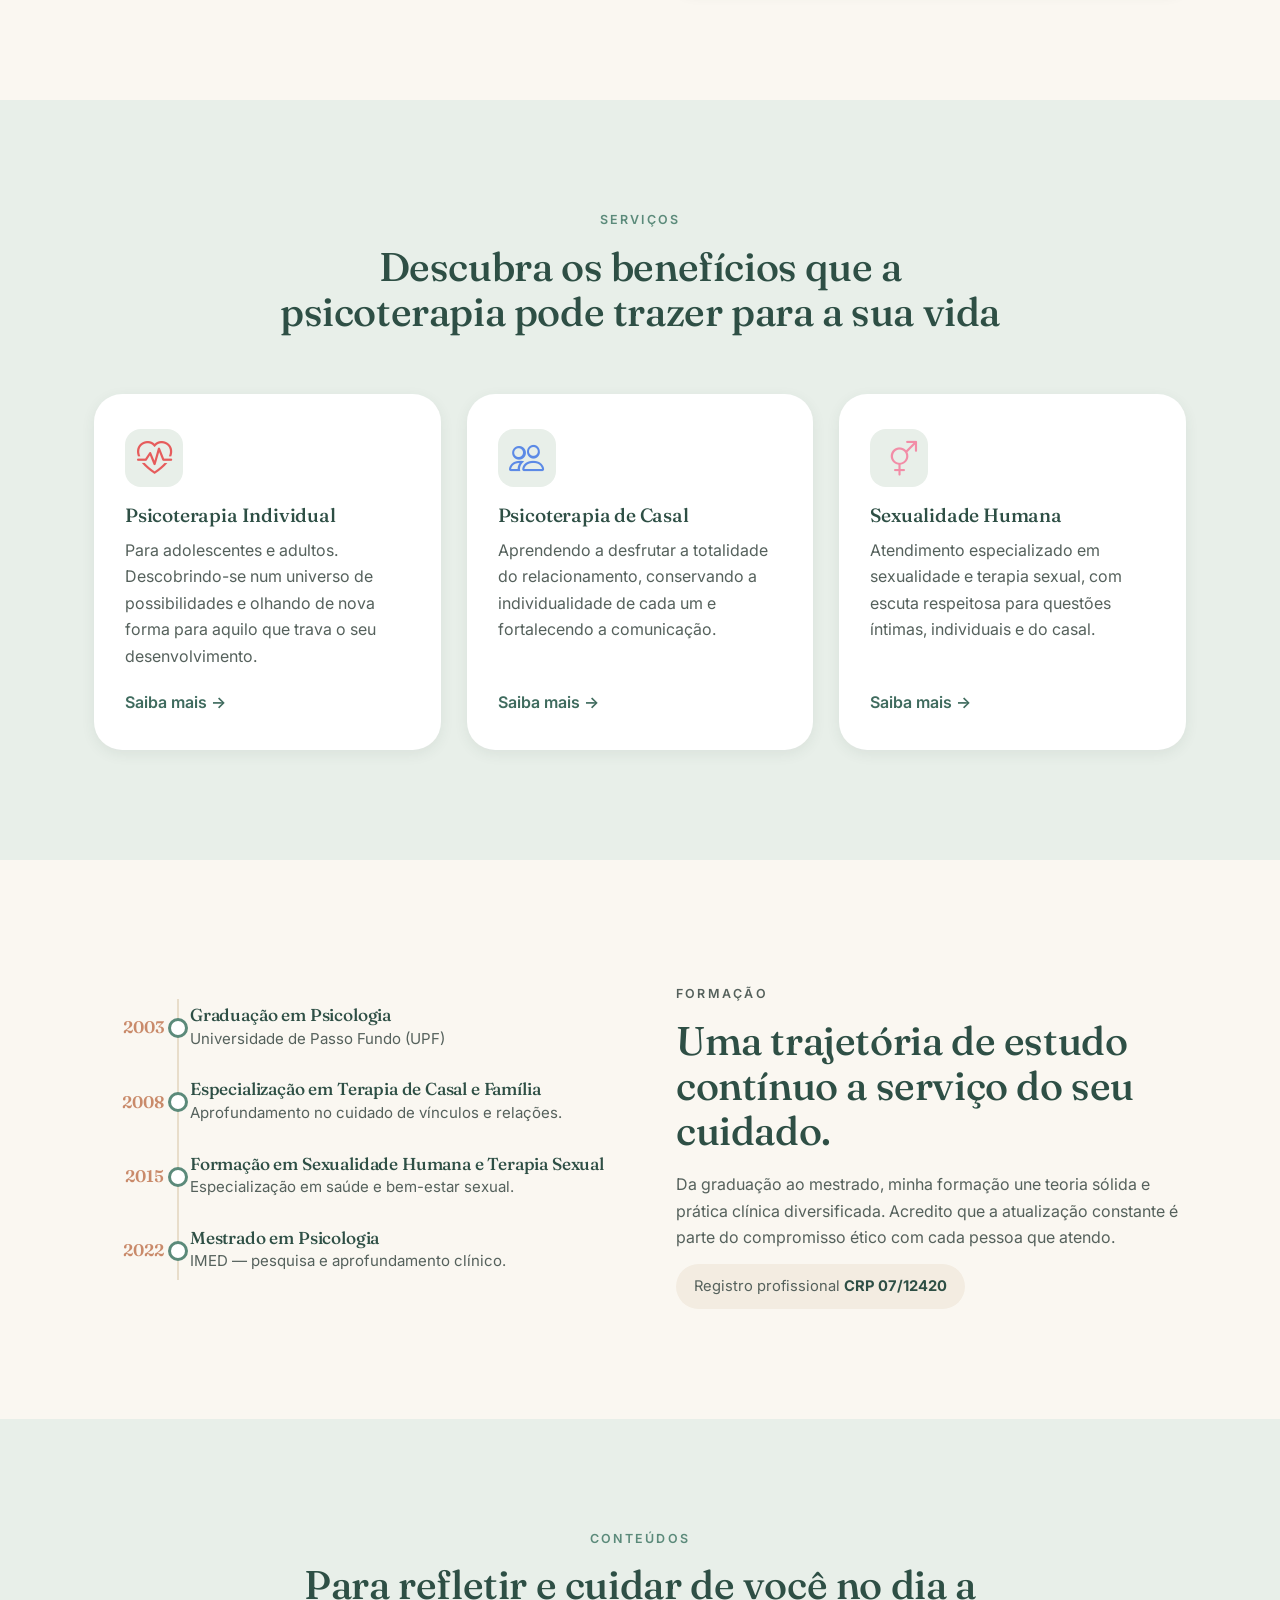
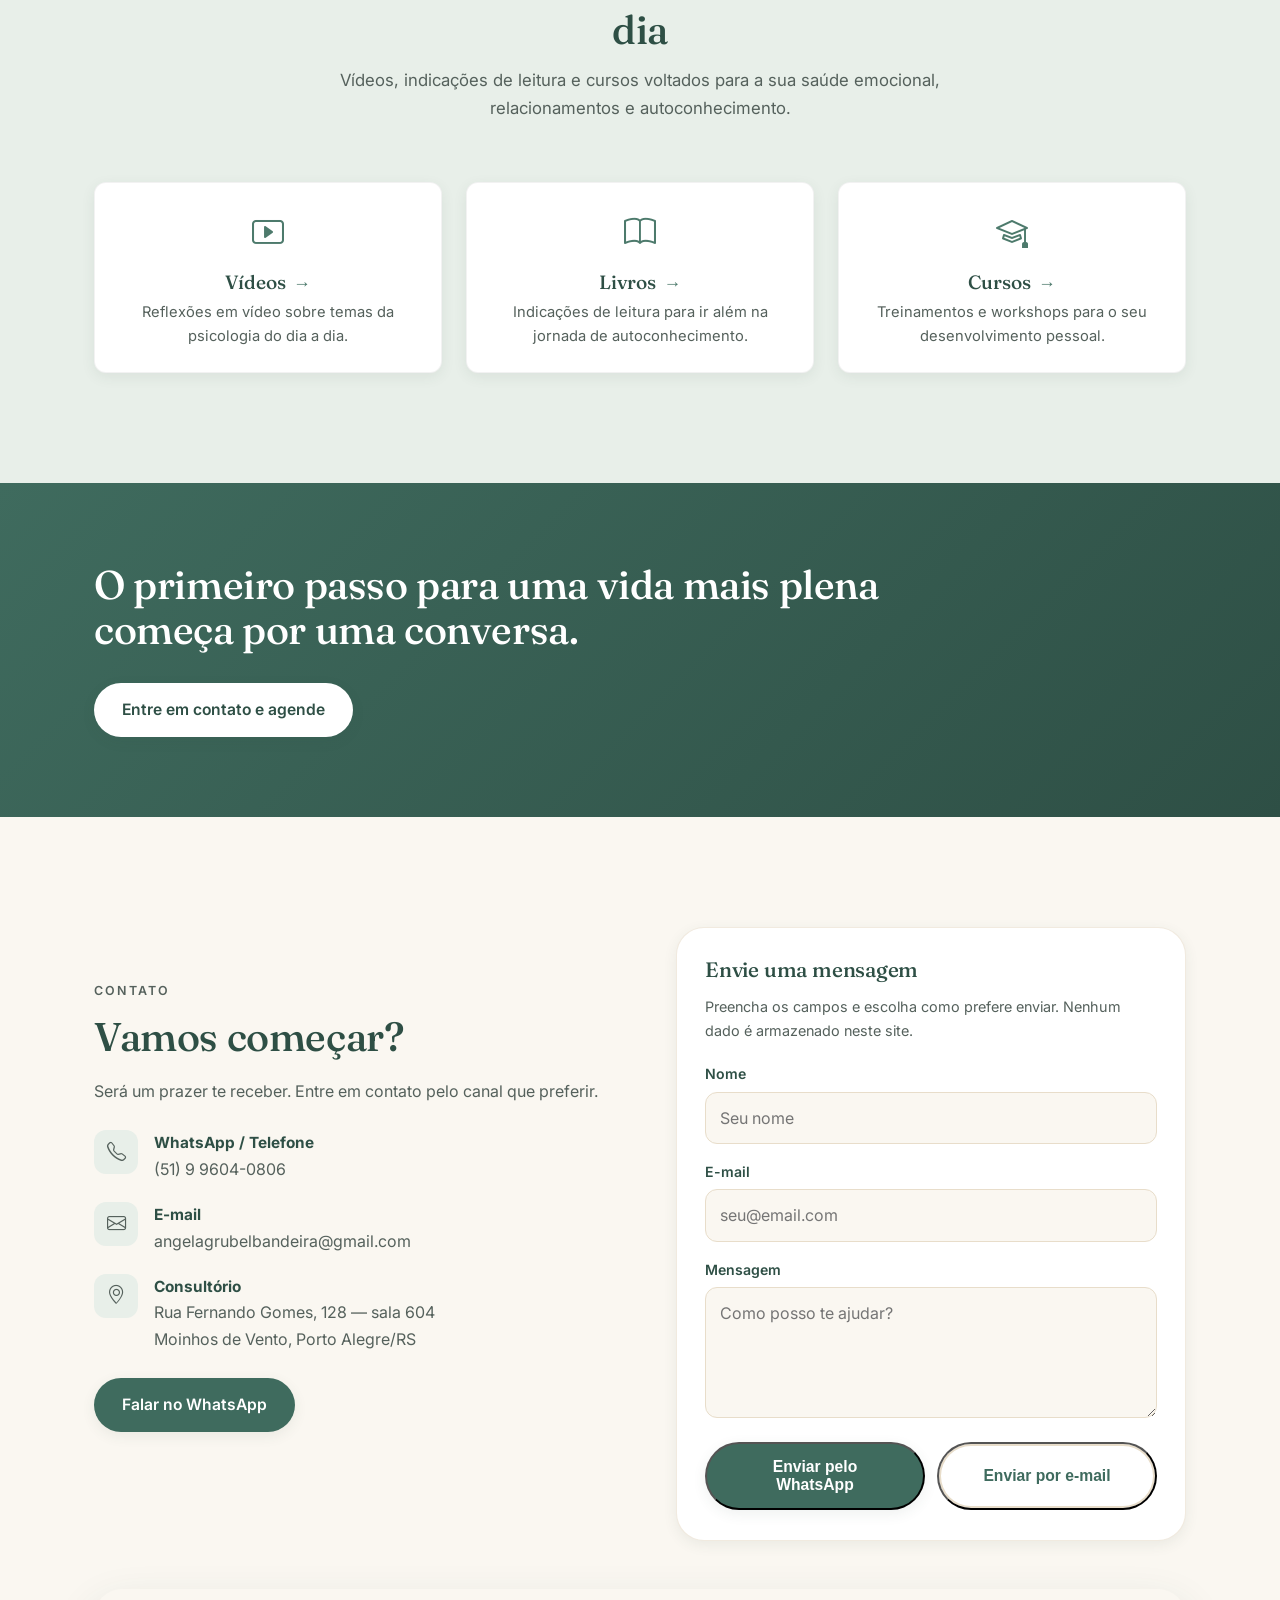
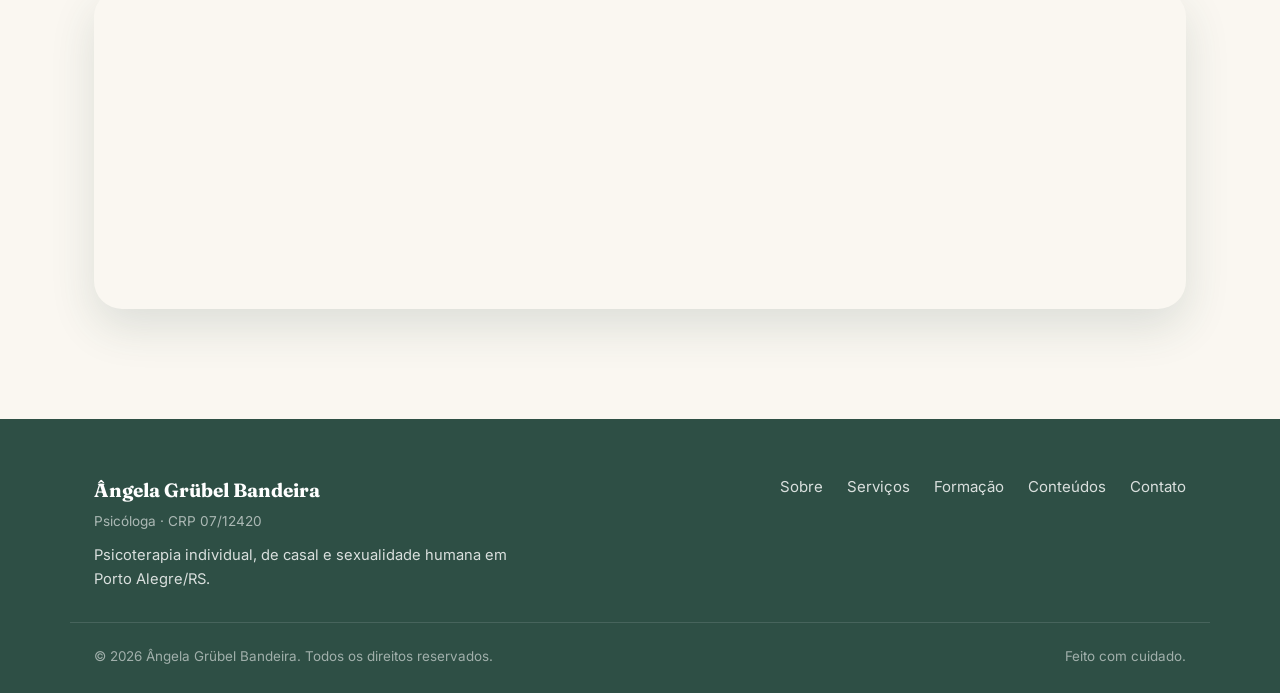
==== commit 4defc84e: "final commit" ====
--- a/index.html
+++ b/index.html
@@ -13,6 +13,8 @@
   <meta property="og:title" content="Ângela Grübel Bandeira — Psicóloga em Porto Alegre" />
   <meta property="og:description" content="Investir em se conhecer e desfrutar de uma vida plena, hoje. Psicoterapia individual, de casal e sexualidade humana." />
   <meta property="og:locale" content="pt_BR" />
+  <!-- Tabler Icons -->
+  <link rel="stylesheet" href="https://cdnjs.cloudflare.com/ajax/libs/@tabler/icons-webfont/3.1.0/tabler-icons.min.css" />
   <!-- bootstrap icons -->
   <link rel="stylesheet" href="https://cdn.jsdelivr.net/npm/bootstrap-icons@1.11.3/font/bootstrap-icons.min.css">
 
@@ -331,72 +333,74 @@
 
     <!-- ===== CONTATO ===== -->
     <section class="section" id="contato">
-      <div class="container section__split">
-        <div class="reveal">
-          <p class="eyebrow">Contato</p>
-          <h2>Vamos começar?</h2>
-          <p>Será um prazer te receber. Entre em contato pelo canal que preferir.</p>
-
-          <ul class="contact-list">
-            <li>
-              <span class="contact-list__icon" aria-hidden="true">📱</span>
-              <div>
-                <strong>WhatsApp / Telefone</strong>
-                <a href="https://wa.me/5551996040806?text=Ol%C3%A1%2C%20gostaria%20de%20agendar%20uma%20consulta." target="_blank" rel="noopener">(51) 9 9604-0806</a>
-              </div>
-            </li>
-            <li>
-              <span class="contact-list__icon" aria-hidden="true">✉️</span>
-              <div>
-                <strong>E-mail</strong>
-                <a href="mailto:angelagrubelbandeira@gmail.com">angelagrubelbandeira@gmail.com</a>
-              </div>
-            </li>
-            <li>
-              <span class="contact-list__icon" aria-hidden="true">📍</span>
-              <div>
-                <strong>Consultório</strong>
-                <span>Rua Fernando Gomes, 128 — sala 604<br>Moinhos de Vento, Porto Alegre/RS</span>
-              </div>
-            </li>
-          </ul>
-
-          <a href="https://wa.me/5551996040806?text=Ol%C3%A1%2C%20gostaria%20de%20agendar%20uma%20consulta." class="btn" target="_blank" rel="noopener">Falar no WhatsApp</a>
-        </div>
-
-        <div class="reveal">
-          <form class="contact-form" id="contactForm" novalidate>
-            <h3>Envie uma mensagem</h3>
-            <p class="contact-form__hint">Preencha os campos e escolha como prefere enviar. Nenhum dado é armazenado neste site.</p>
-
-            <div class="field">
-              <label for="cf-nome">Nome</label>
-              <input type="text" id="cf-nome" name="nome" autocomplete="name" required placeholder="Seu nome" />
-            </div>
-            <div class="field">
-              <label for="cf-email">E-mail</label>
-              <input type="email" id="cf-email" name="email" autocomplete="email" placeholder="seu@email.com" />
-            </div>
-            <div class="field">
-              <label for="cf-mensagem">Mensagem</label>
-              <textarea id="cf-mensagem" name="mensagem" rows="4" required placeholder="Como posso te ajudar?"></textarea>
-            </div>
-
-            <p class="contact-form__error" id="cfError" role="alert" hidden>Por favor, preencha nome e mensagem.</p>
-
-            <div class="contact-form__actions">
-              <button type="submit" class="btn" data-channel="whatsapp">Enviar pelo WhatsApp</button>
-              <button type="submit" class="btn btn--ghost" data-channel="email">Enviar por e-mail</button>
-            </div>
-          </form>
-
-          <div class="map-wrap map-wrap--inline">
+      <div class="container">
+        <div class="section__split">
+          <div class="reveal">
+            <p class="eyebrow">Contato</p>
+            <h2>Vamos começar?</h2>
+            <p>Será um prazer te receber. Entre em contato pelo canal que preferir.</p>
+
+            <ul class="contact-list">
+              <li>
+                <span class="contact-list__icon" aria-hidden="true"><i class="bi bi-telephone"></i></span>
+                <div>
+                  <strong>WhatsApp / Telefone</strong>
+                  <a href="https://wa.me/5551996040806?text=Ol%C3%A1%2C%20gostaria%20de%20agendar%20uma%20consulta." target="_blank" rel="noopener">(51) 9 9604-0806</a>
+                </div>
+              </li>
+              <li>
+                <span class="contact-list__icon" aria-hidden="true"><i class="bi bi-envelope"></i></span>
+                <div>
+                  <strong>E-mail</strong>
+                  <a href="mailto:angelagrubelbandeira@gmail.com">angelagrubelbandeira@gmail.com</a>
+                </div>
+              </li>
+              <li>
+                <span class="contact-list__icon" aria-hidden="true"><i class="bi bi-geo-alt"></i></span>
+                <div>
+                  <strong>Consultório</strong>
+                  <span>Rua Fernando Gomes, 128 — sala 604<br>Moinhos de Vento, Porto Alegre/RS</span>
+                </div>
+              </li>
+            </ul>
+
+            <a href="https://wa.me/5551996040806?text=Ol%C3%A1%2C%20gostaria%20de%20agendar%20uma%20consulta." class="btn" target="_blank" rel="noopener">Falar no WhatsApp</a>
+          </div>
+
+          <div class="reveal">
+            <form class="contact-form" id="contactForm" novalidate>
+              <h3>Envie uma mensagem</h3>
+              <p class="contact-form__hint">Preencha os campos e escolha como prefere enviar. Nenhum dado é armazenado neste site.</p>
+
+              <div class="field">
+                <label for="cf-nome">Nome</label>
+                <input type="text" id="cf-nome" name="nome" autocomplete="name" required placeholder="Seu nome" />
+              </div>
+              <div class="field">
+                <label for="cf-email">E-mail</label>
+                <input type="email" id="cf-email" name="email" autocomplete="email" placeholder="seu@email.com" />
+              </div>
+              <div class="field">
+                <label for="cf-mensagem">Mensagem</label>
+                <textarea id="cf-mensagem" name="mensagem" rows="4" required placeholder="Como posso te ajudar?"></textarea>
+              </div>
+
+              <p class="contact-form__error" id="cfError" role="alert" hidden>Por favor, preencha nome e mensagem.</p>
+
+              <div class="contact-form__actions">
+                <button type="submit" class="btn" data-channel="whatsapp">Enviar pelo WhatsApp</button>
+                <button type="submit" class="btn btn--ghost" data-channel="email">Enviar por e-mail</button>
+              </div>
+            </form>
+          </div>
+        </div>
+
+        <div class="map-wrap map-wrap--full reveal">
           <iframe
             title="Localização do consultório no mapa"
             src="https://www.google.com/maps?q=Rua%20Fernando%20Gomes%20128%20Moinhos%20de%20Vento%20Porto%20Alegre&output=embed"
             loading="lazy"
             referrerpolicy="no-referrer-when-downgrade"></iframe>
-          </div>
         </div>
       </div>
     </section>
--- a/styles.css
+++ b/styles.css
@@ -191,16 +191,25 @@
 .timeline::before {
   content: "";
   position: absolute;
-  left: calc(var(--tl-pad) + var(--tl-colw) + var(--tl-gap) / 2);
+  left: calc(var(--tl-pad) + var(--tl-colw) + var(--tl-gap) / 2 + 1.5px);
   top: 8px; bottom: 8px; width: 2px; background: var(--sand-200);
 }
-.timeline li { position: relative; display: grid; grid-template-columns: var(--tl-colw) 1fr; gap: var(--tl-gap); padding: 14px 0; }
+.timeline li {
+  position: relative;
+  display: grid;
+  grid-template-columns: var(--tl-colw) 1fr;
+  gap: var(--tl-gap);
+  padding: 14px 0;
+  align-items: center;
+}
 .timeline__year { font-family: var(--font-head); font-weight: 600; color: var(--terra); font-size: 1.05rem; text-align: right; }
 .timeline li::before {
   content: "";
   position: absolute;
   left: calc(var(--tl-colw) + var(--tl-gap) / 2 - var(--tl-dot) / 2);
-  top: 22px; width: var(--tl-dot); height: var(--tl-dot); border-radius: 50%;
+  top: 50%;
+  transform: translateY(-50%);
+  width: var(--tl-dot); height: var(--tl-dot); border-radius: 50%;
   background: var(--white); border: 3px solid var(--green-500); z-index: 1;
 }
 .timeline li div { padding-left: 4px; }
@@ -502,4 +511,11 @@
     grid-template-columns: repeat(3, 1fr);
     gap: 1.5rem;
   }
-}+}
+
+.map-wrap--full { min-height: 320px; margin-top: clamp(32px, 5vw, 48px); }
+.map-wrap--full iframe { min-height: 320px; }
+#contato .section__split { align-items: start; }
+#contato .section__split > .reveal:first-child { padding-top: 40px; }
+
+.contact-list__icon { font-size: 1.2rem; color: var(--green-700); }
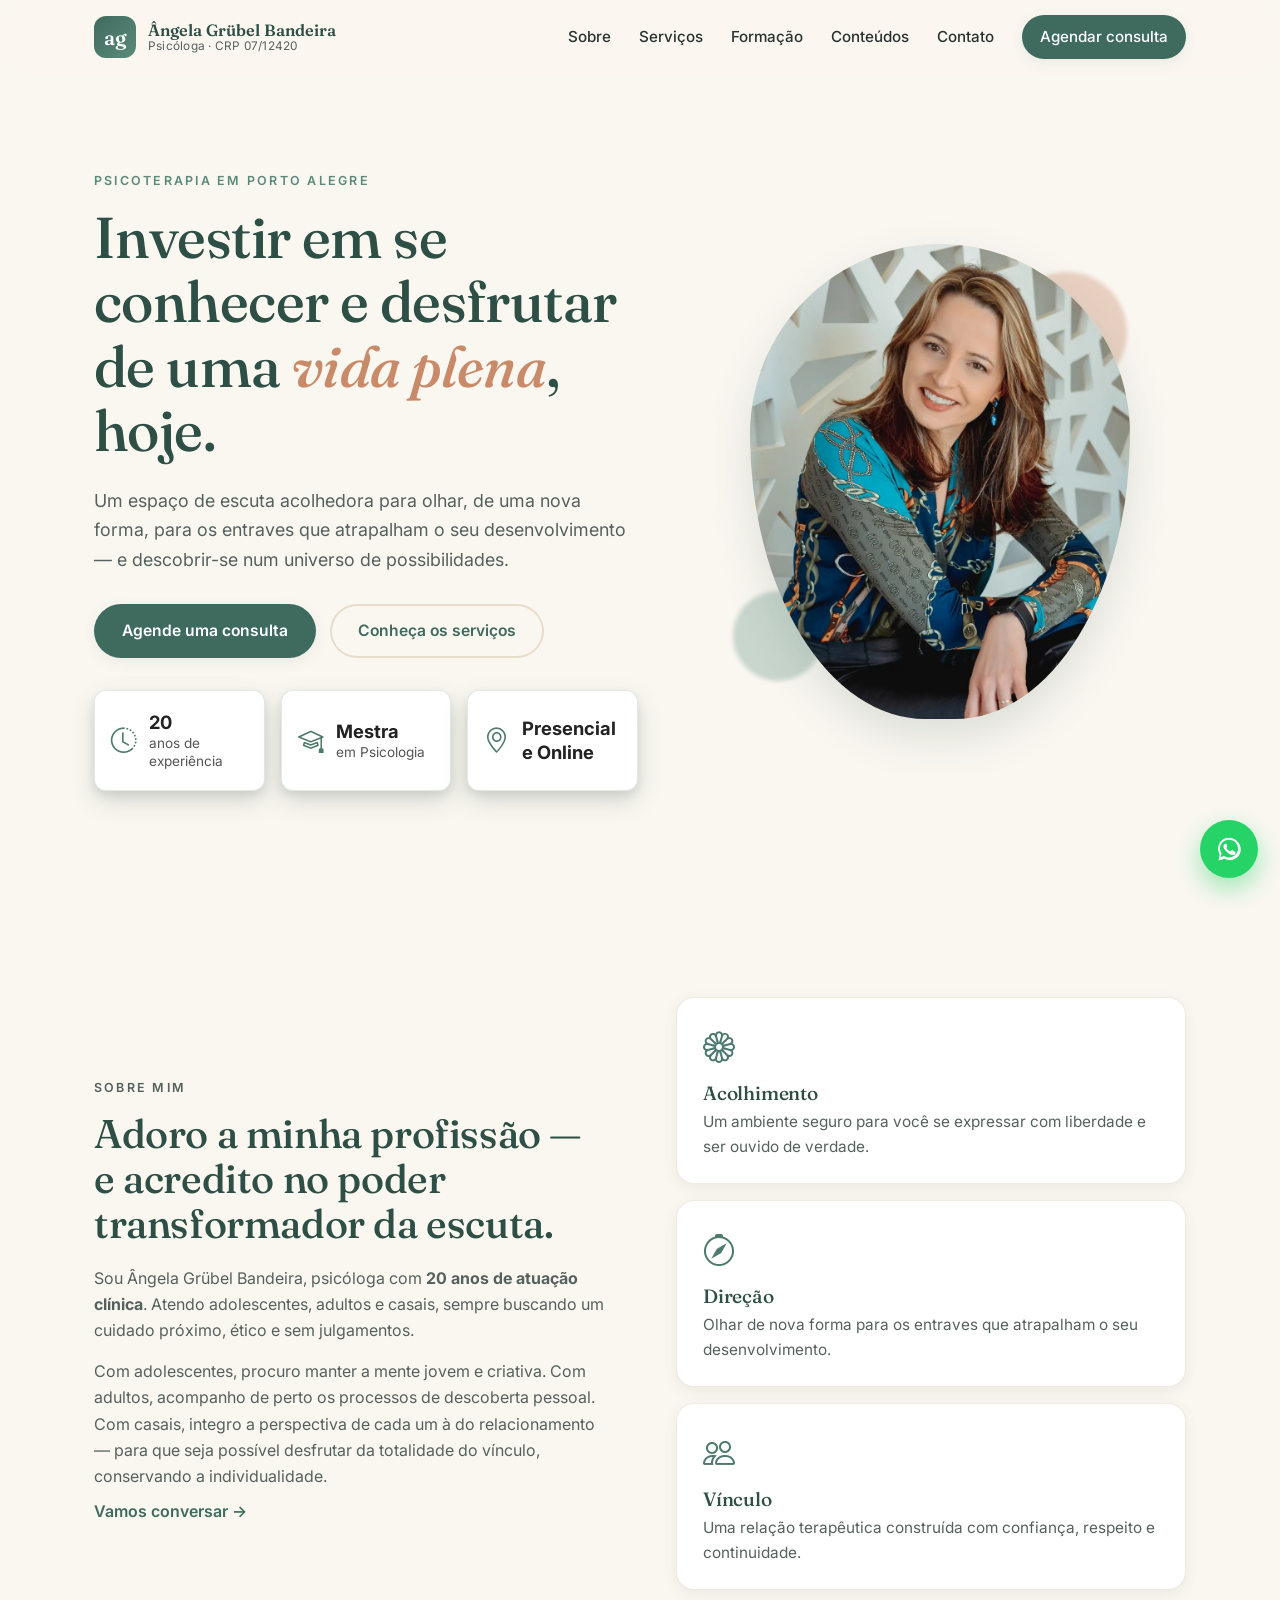
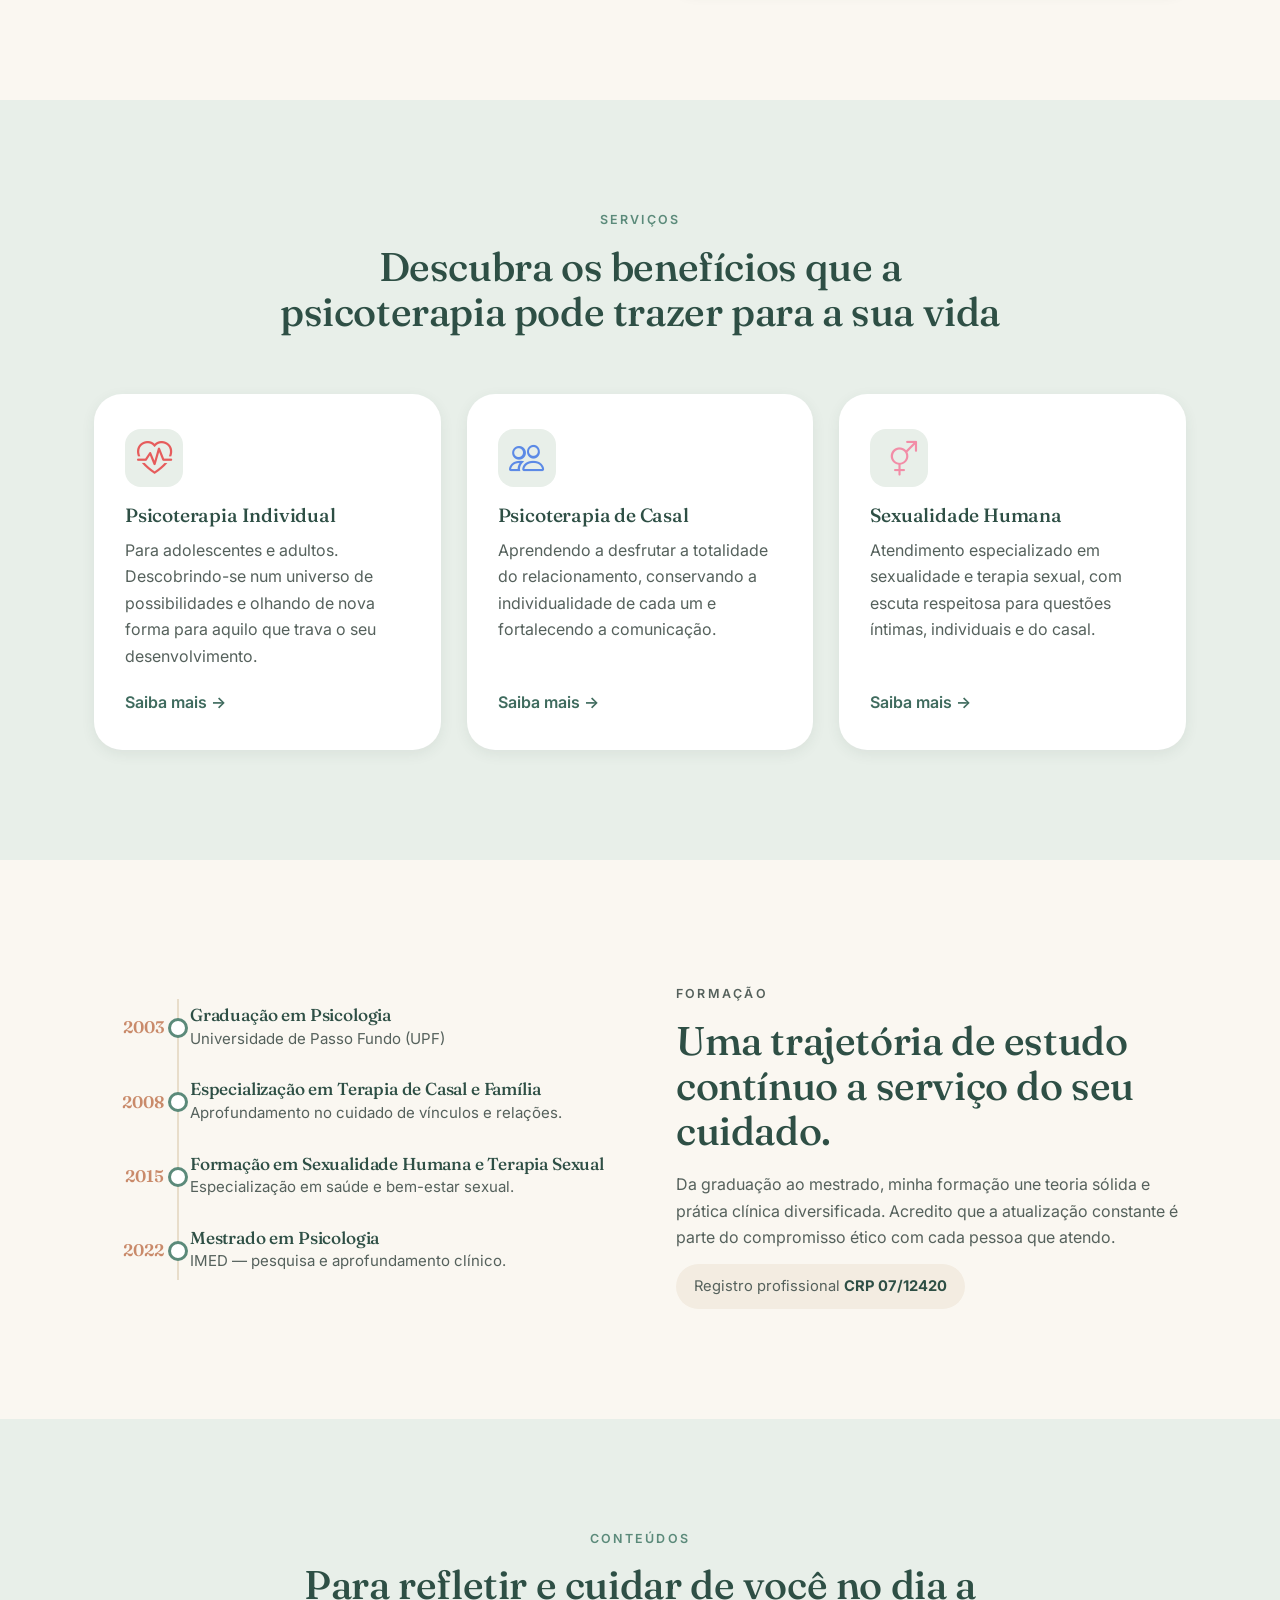
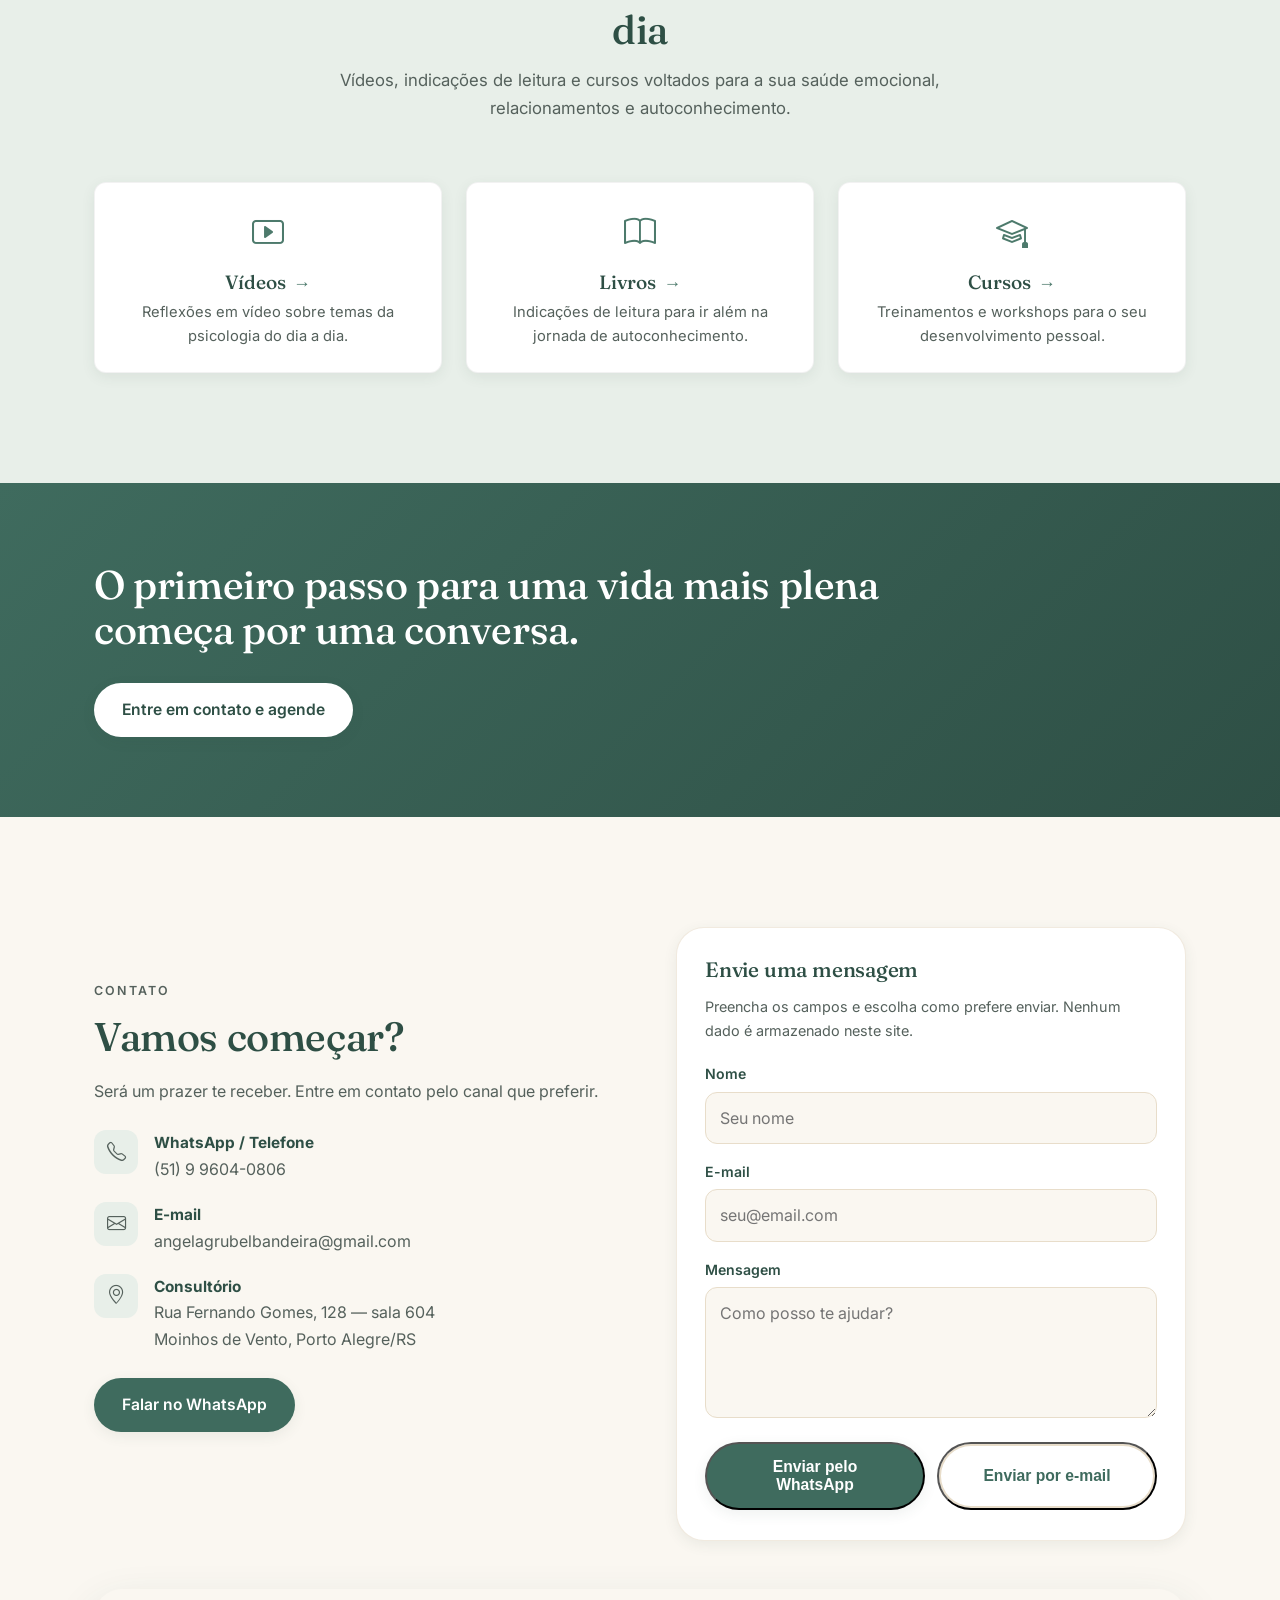
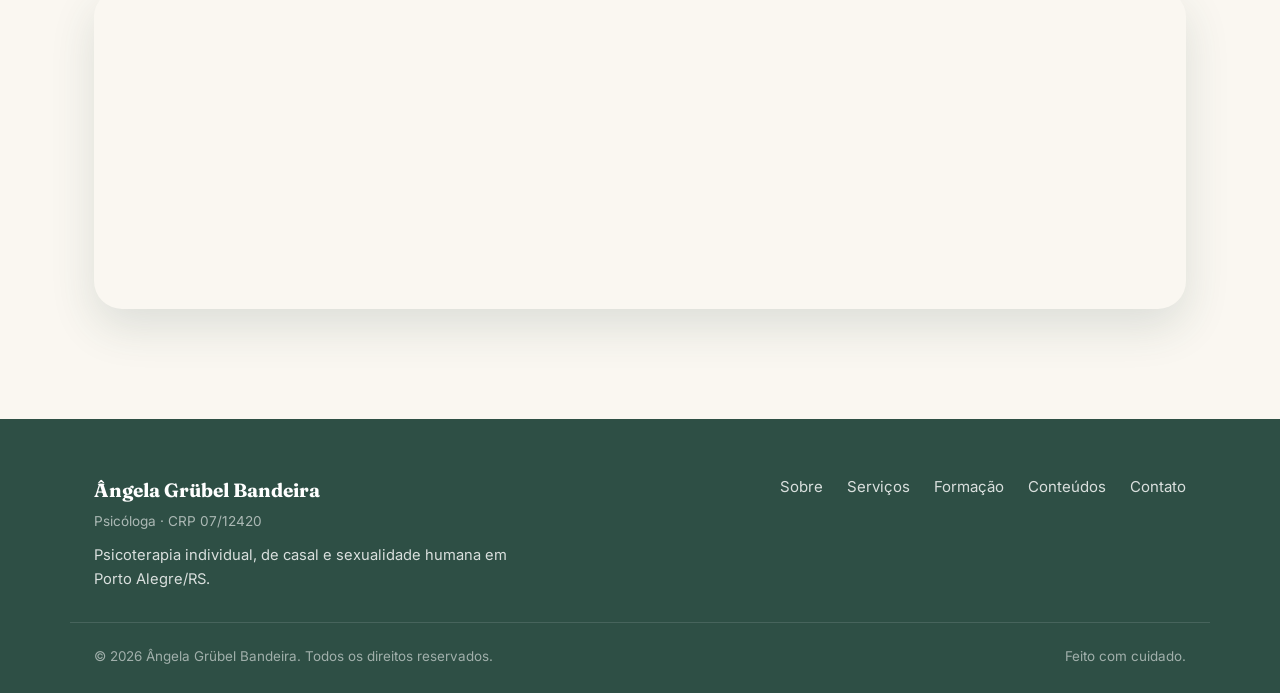
==== commit 4de5ddd4: "Update text to 'Presencial e Online' in index.html" ====
--- a/index.html
+++ b/index.html
@@ -111,8 +111,8 @@
             <div class="hero__card-mini">
               <i class="bi bi-geo-alt"></i>
               <div>
-                <strong>Presencial</strong>
-                <span>e online</span>
+                <strong>Presencial e Online</strong>
+                
               </div>
             </div>
           </div>
